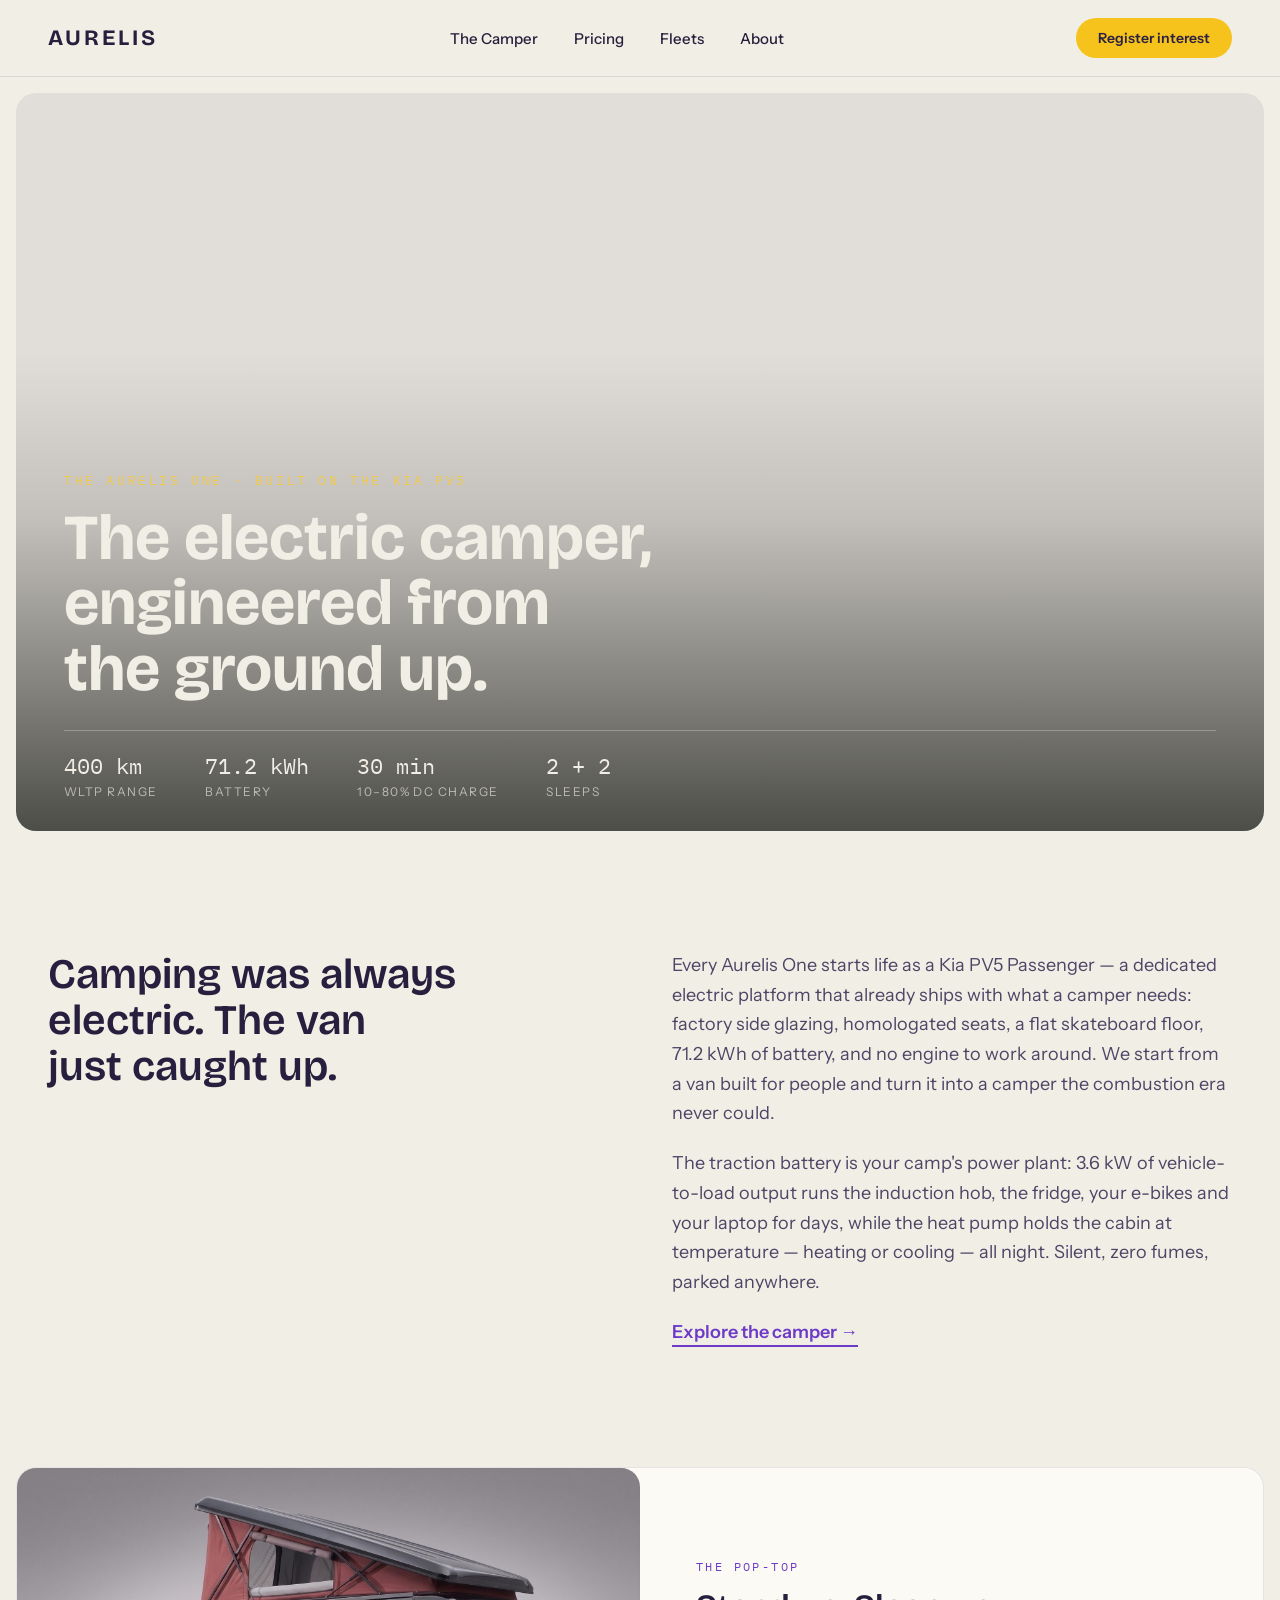
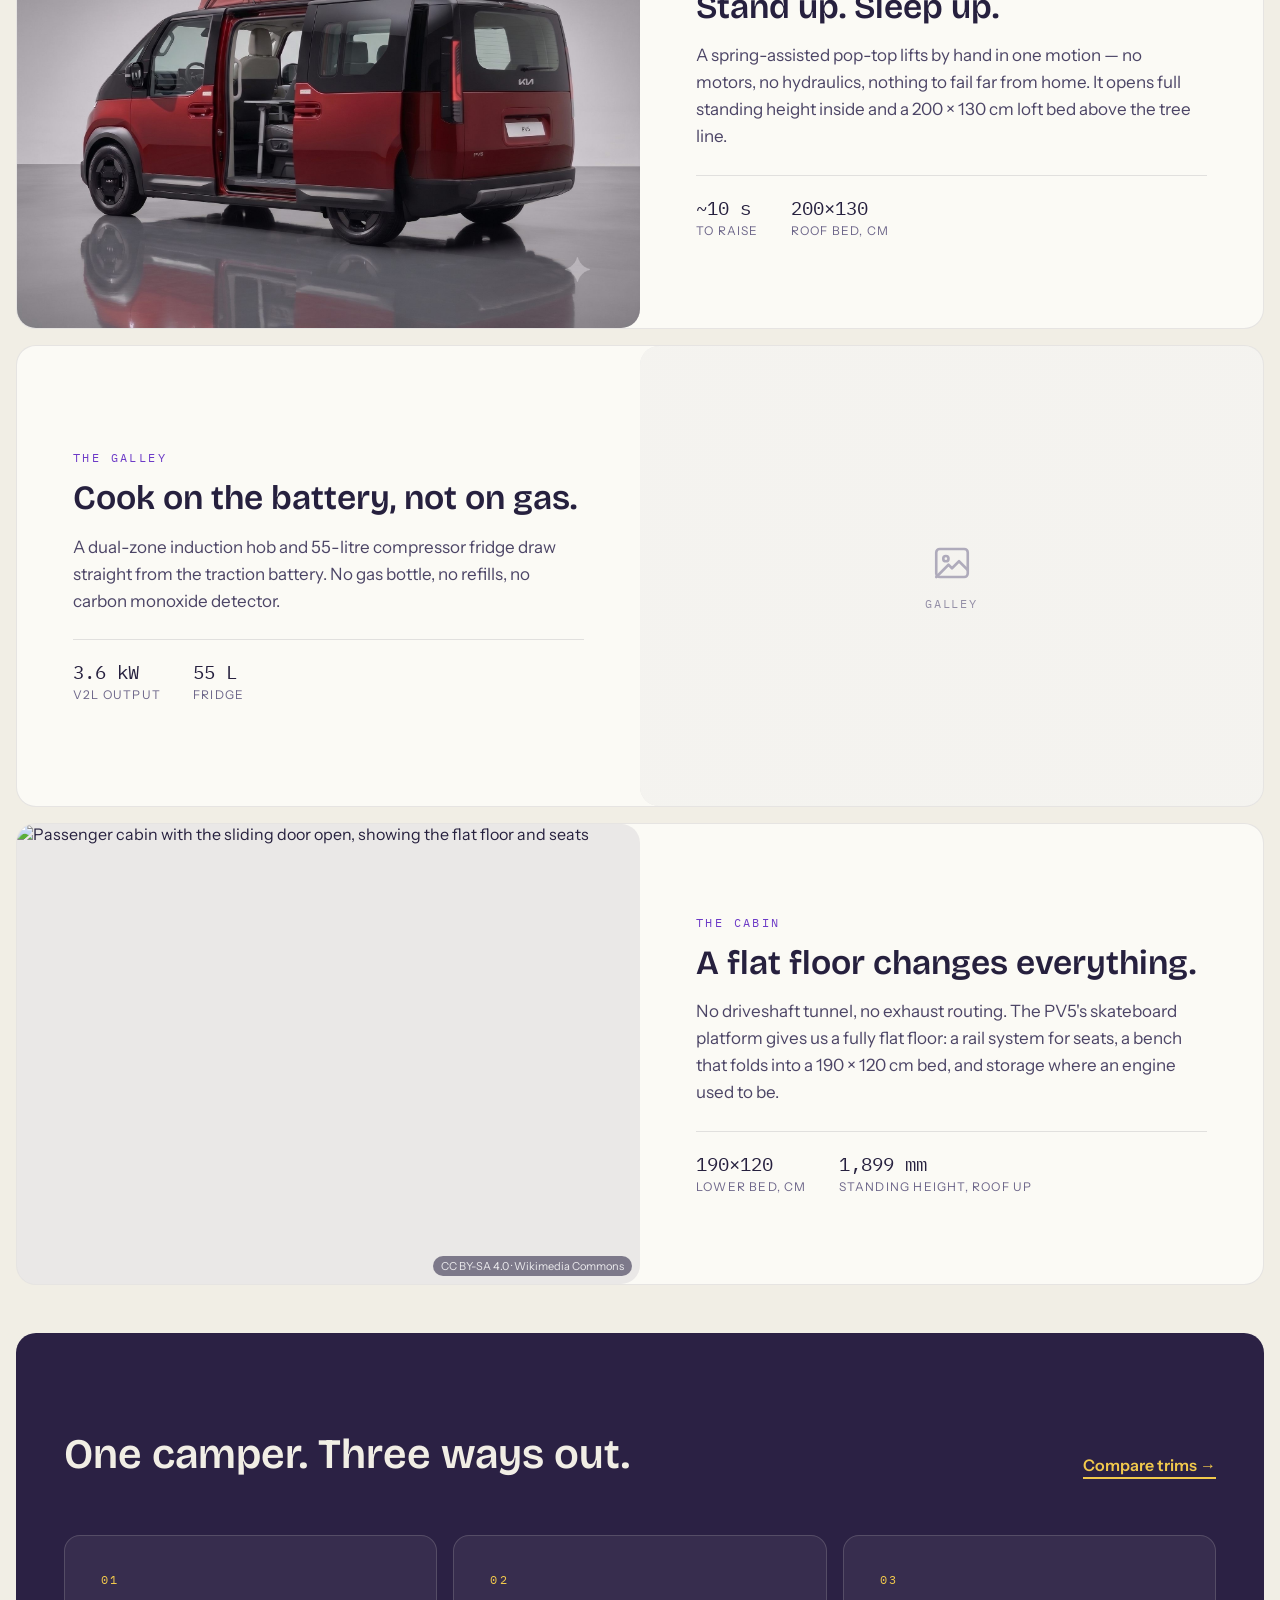
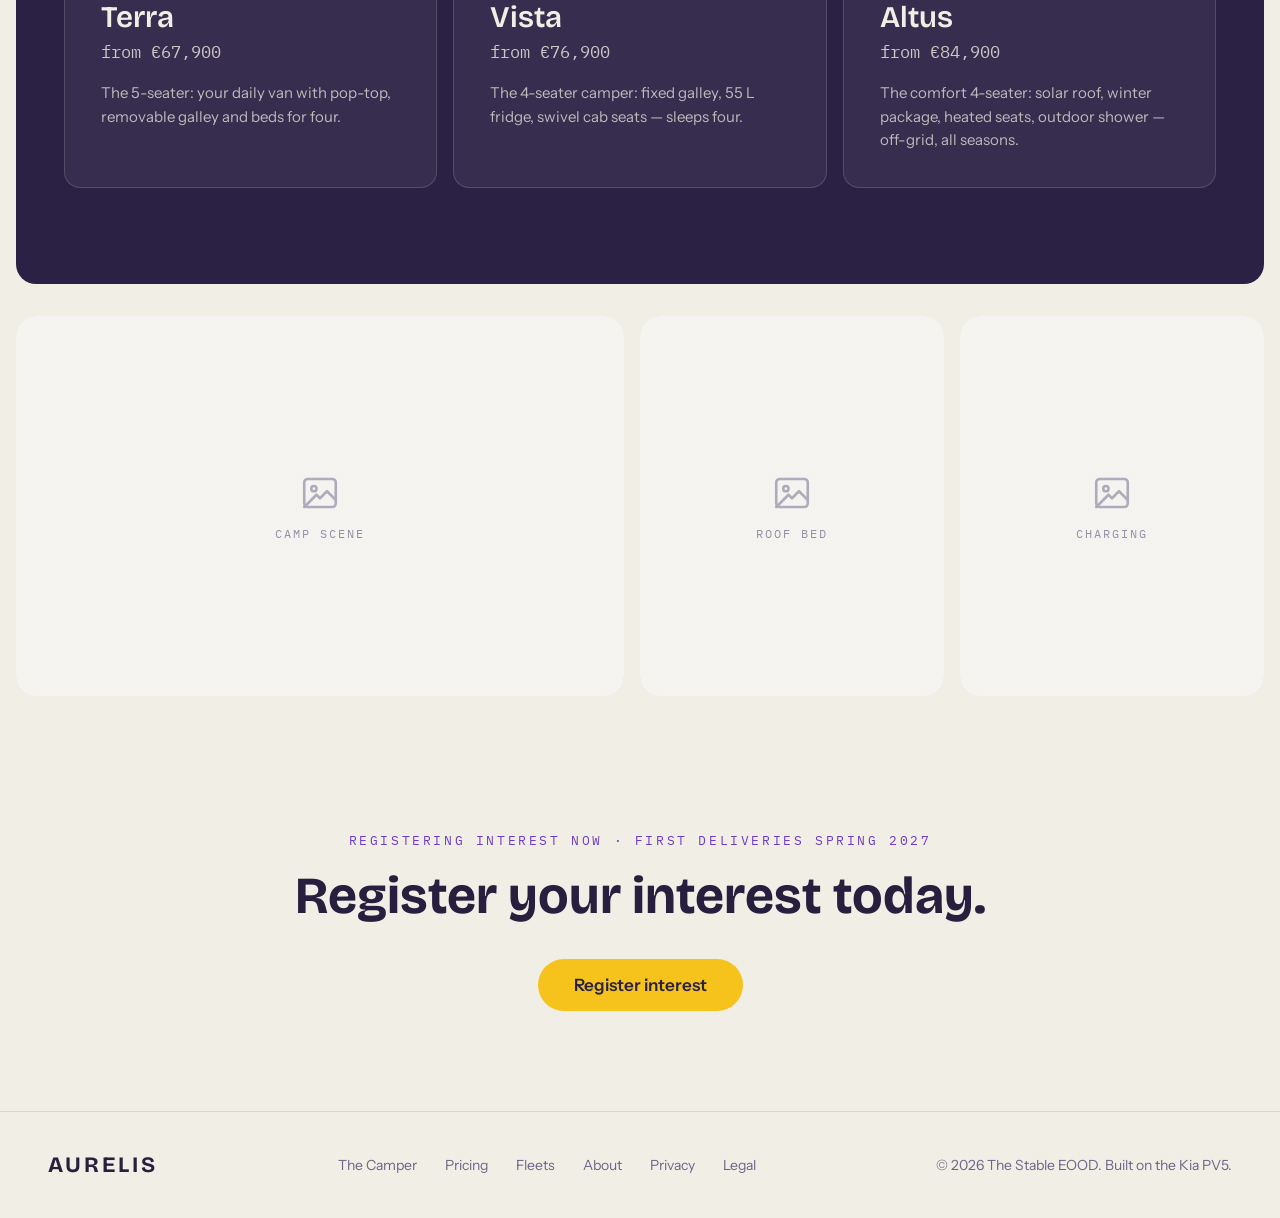
==== index.html @ 0123a2ed "Set legal entity to The Stable EOOD; add phone; drop stale JSON-LD address Co-Authored-By: Claude Op" ====
<!DOCTYPE html>
<html lang="en">
<head>
<meta charset="utf-8">
<meta name="viewport" content="width=device-width, initial-scale=1">
<title>Aurelis One — Electric Pop-Top Camper on the Kia PV5</title>
<meta name="description" content="The Aurelis One: an electric-native pop-top camper engineered from the ground up on the Kia PV5. 400 km range, all-electric galley, sleeps four.">
<link rel="canonical" href="https://aurelis.mobile/">
<meta name="theme-color" content="#26203E">
<link rel="icon" href="/favicon.svg" type="image/svg+xml">
<link rel="icon" href="/favicon-32.png" sizes="32x32" type="image/png">
<link rel="apple-touch-icon" href="/apple-touch-icon.png">
<link rel="manifest" href="/site.webmanifest">
<meta property="og:type" content="website">
<meta property="og:site_name" content="Aurelis">
<meta property="og:title" content="Aurelis One — The Electric Pop-Top Camper">
<meta property="og:description" content="An electric-native pop-top camper engineered from the ground up on the Kia PV5. 400 km range, all-electric galley, sleeps four.">
<meta property="og:url" content="https://aurelis.mobile/">
<meta property="og:image" content="https://aurelis.mobile/images/og-cover.jpg">
<meta property="og:image:width" content="1200">
<meta property="og:image:height" content="630">
<meta property="og:image:alt" content="The Aurelis One, an electric pop-top camper built on the Kia PV5">
<meta name="twitter:card" content="summary_large_image">
<meta name="twitter:title" content="Aurelis One — The Electric Pop-Top Camper">
<meta name="twitter:description" content="An electric-native pop-top camper engineered from the ground up on the Kia PV5. 400 km range, all-electric galley, sleeps four.">
<meta name="twitter:image" content="https://aurelis.mobile/images/og-cover.jpg">
<link rel="preload" href="/fonts/bricolage-grotesque-700-latin.woff2" as="font" type="font/woff2" crossorigin>
<!-- Cloudflare Web Analytics (cookieless) -->
<script defer src="https://static.cloudflareinsights.com/beacon.min.js" data-cf-beacon='{"token": "0a41dc2586ef449b9a72e82651e222d9"}'></script>
<link rel="stylesheet" href="css/style.css">
<script type="application/ld+json">
{
  "@context": "https://schema.org",
  "@graph": [
    {
      "@type": "Organization",
      "@id": "https://aurelis.mobile/#org",
      "name": "Aurelis",
      "legalName": "The Stable EOOD",
      "url": "https://aurelis.mobile/",
      "logo": "https://aurelis.mobile/icon-512.png",
      "image": "https://aurelis.mobile/images/og-cover.jpg",
      "description": "Aurelis builds electric-native pop-top campers on the Kia PV5, converted in-house in Rotterdam.",
      "foundingDate": "2023"
    },
    {
      "@type": "WebSite",
      "@id": "https://aurelis.mobile/#website",
      "url": "https://aurelis.mobile/",
      "name": "Aurelis",
      "publisher": { "@id": "https://aurelis.mobile/#org" }
    }
  ]
}
</script>
</head>
<body>
<div class="page">

  <header class="site-header">
    <a href="index.html" class="brand">AURELIS</a>
    <nav class="site-nav">
      <a href="camper.html">The Camper</a>
      <a href="pricing.html">Pricing</a>
      <a href="fleets.html">Fleets</a>
      <a href="about.html">About</a>
    </nav>
    <a href="pricing.html#enquire" class="btn-primary">Register interest</a>
  </header>

  <main>

  <section class="home-hero">
    <picture>
      <source media="(max-width: 640px)" srcset="images/hero-pv5-passenger-mobile.jpg" width="1080" height="1440">
      <img src="images/hero-pv5-passenger.jpg" alt="The Aurelis One — a Kia PV5 Passenger with its sliding door open to the living space" fetchpriority="high" decoding="async" width="2000" height="1500">
    </picture>
    <div class="home-hero-scrim"></div>
    <div class="home-hero-copy">
      <div class="eyebrow-yellow">THE AURELIS ONE · BUILT ON THE KIA PV5</div>
      <h1>The electric camper, engineered from the ground up.</h1>
    </div>
    <div class="home-hero-specs">
      <div>
        <div class="spec-value">400 km</div>
        <div class="spec-label">WLTP range</div>
      </div>
      <div>
        <div class="spec-value">71.2 kWh</div>
        <div class="spec-label">Battery</div>
      </div>
      <div>
        <div class="spec-value">30 min</div>
        <div class="spec-label">10–80% DC charge</div>
      </div>
      <div>
        <div class="spec-value">2 + 2</div>
        <div class="spec-label">Sleeps</div>
      </div>
    </div>
  </section>

  <section class="home-story">
    <h2>Camping was always electric. The van just caught up.</h2>
    <div class="home-story-text">
      <p>Every Aurelis One starts life as a Kia PV5 Passenger — a dedicated electric platform that already ships with what a camper needs: factory side glazing, homologated seats, a flat skateboard floor, 71.2 kWh of battery, and no engine to work around. We start from a van built for people and turn it into a camper the combustion era never could.</p>
      <p>The traction battery is your camp's power plant: 3.6 kW of vehicle-to-load output runs the induction hob, the fridge, your e-bikes and your laptop for days, while the heat pump holds the cabin at temperature — heating or cooling — all night. Silent, zero fumes, parked anywhere.</p>
      <a href="camper.html" class="link-arrow">Explore the camper →</a>
    </div>
  </section>

  <section class="features">
    <div class="feature-row">
      <div class="feature-media">
        <img src="images/poptop-pv5-passenger.jpg" alt="The Aurelis One with its pop-top raised and the sliding door open" loading="lazy">
      </div>
      <div class="feature-body">
        <div class="eyebrow">THE POP-TOP</div>
        <h3>Stand up. Sleep up.</h3>
        <p>A spring-assisted pop-top lifts by hand in one motion — no motors, no hydraulics, nothing to fail far from home. It opens full standing height inside and a 200 × 130 cm loft bed above the tree line.</p>
        <div class="feature-stats">
          <div>
            <div class="stat-value">~10 s</div>
            <div class="stat-label">To raise</div>
          </div>
          <div>
            <div class="stat-value">200×130</div>
            <div class="stat-label">Roof bed, cm</div>
          </div>
        </div>
      </div>
    </div>
    <div class="feature-row reverse">
      <div class="feature-media">
        <div class="img-placeholder">
          <svg class="ph-icon" viewBox="0 0 24 24" fill="none" stroke="currentColor" stroke-width="1.5" stroke-linecap="round" stroke-linejoin="round" aria-hidden="true"><rect x="3" y="4" width="18" height="16" rx="2"/><circle cx="8.5" cy="9.5" r="1.5"/><path d="M21 16l-5-5-4 4-2-2-7 7"/></svg>
          <span class="ph-label">Galley</span>
        </div>
      </div>
      <div class="feature-body">
        <div class="eyebrow">THE GALLEY</div>
        <h3>Cook on the battery, not on gas.</h3>
        <p>A dual-zone induction hob and 55-litre compressor fridge draw straight from the traction battery. No gas bottle, no refills, no carbon monoxide detector.</p>
        <div class="feature-stats">
          <div>
            <div class="stat-value">3.6 kW</div>
            <div class="stat-label">V2L output</div>
          </div>
          <div>
            <div class="stat-value">55 L</div>
            <div class="stat-label">Fridge</div>
          </div>
        </div>
      </div>
    </div>
    <div class="feature-row">
      <div class="feature-media">
        <img src="https://commons.wikimedia.org/wiki/Special:FilePath/Kia%20PV5%20Passenger%20SW1%20Soft%20Mint%20(3).jpg?width=1600" alt="Passenger cabin with the sliding door open, showing the flat floor and seats" loading="lazy">
        <a class="image-credit" href="https://commons.wikimedia.org/wiki/File:Kia_PV5_Passenger_SW1_Soft_Mint_(3).jpg" target="_blank" rel="noopener">CC BY-SA 4.0 · Wikimedia Commons</a>
      </div>
      <div class="feature-body">
        <div class="eyebrow">THE CABIN</div>
        <h3>A flat floor changes everything.</h3>
        <p>No driveshaft tunnel, no exhaust routing. The PV5's skateboard platform gives us a fully flat floor: a rail system for seats, a bench that folds into a 190 × 120 cm bed, and storage where an engine used to be.</p>
        <div class="feature-stats">
          <div>
            <div class="stat-value">190×120</div>
            <div class="stat-label">Lower bed, cm</div>
          </div>
          <div>
            <div class="stat-value">1,899 mm</div>
            <div class="stat-label">Standing height, roof up</div>
          </div>
        </div>
      </div>
    </div>
  </section>

  <section class="dark-panel trims">
    <div class="inner">
      <div class="trims-header">
        <h2>One camper. Three ways out.</h2>
        <a href="pricing.html" class="link-arrow-yellow">Compare trims →</a>
      </div>
      <div class="trims-grid">
        <a href="pricing.html" class="trim-card">
          <div class="trim-tag">01</div>
          <div class="trim-name">Terra</div>
          <div class="trim-price">from €67,900</div>
          <div class="trim-blurb">The 5-seater: your daily van with pop-top, removable galley and beds for four.</div>
        </a>
        <a href="pricing.html" class="trim-card">
          <div class="trim-tag">02</div>
          <div class="trim-name">Vista</div>
          <div class="trim-price">from €76,900</div>
          <div class="trim-blurb">The 4-seater camper: fixed galley, 55 L fridge, swivel cab seats — sleeps four.</div>
        </a>
        <a href="pricing.html" class="trim-card">
          <div class="trim-tag">03</div>
          <div class="trim-name">Altus</div>
          <div class="trim-price">from €84,900</div>
          <div class="trim-blurb">The comfort 4-seater: solar roof, winter package, heated seats, outdoor shower — off-grid, all seasons.</div>
        </a>
      </div>
    </div>
  </section>

  <section class="gallery gallery-featured">
    <div class="image-frame">
      <div class="img-placeholder">
        <svg class="ph-icon" viewBox="0 0 24 24" fill="none" stroke="currentColor" stroke-width="1.5" stroke-linecap="round" stroke-linejoin="round" aria-hidden="true"><rect x="3" y="4" width="18" height="16" rx="2"/><circle cx="8.5" cy="9.5" r="1.5"/><path d="M21 16l-5-5-4 4-2-2-7 7"/></svg>
        <span class="ph-label">Camp scene</span>
      </div>
    </div>
    <div class="image-frame">
      <div class="img-placeholder">
        <svg class="ph-icon" viewBox="0 0 24 24" fill="none" stroke="currentColor" stroke-width="1.5" stroke-linecap="round" stroke-linejoin="round" aria-hidden="true"><rect x="3" y="4" width="18" height="16" rx="2"/><circle cx="8.5" cy="9.5" r="1.5"/><path d="M21 16l-5-5-4 4-2-2-7 7"/></svg>
        <span class="ph-label">Roof bed</span>
      </div>
    </div>
    <div class="image-frame">
      <div class="img-placeholder">
        <svg class="ph-icon" viewBox="0 0 24 24" fill="none" stroke="currentColor" stroke-width="1.5" stroke-linecap="round" stroke-linejoin="round" aria-hidden="true"><rect x="3" y="4" width="18" height="16" rx="2"/><circle cx="8.5" cy="9.5" r="1.5"/><path d="M21 16l-5-5-4 4-2-2-7 7"/></svg>
        <span class="ph-label">Charging</span>
      </div>
    </div>
  </section>

  <section class="home-cta">
    <div class="eyebrow">REGISTERING INTEREST NOW · FIRST DELIVERIES SPRING 2027</div>
    <h2>Register your interest today.</h2>
    <a href="pricing.html#enquire" class="btn-primary btn-lg">Register interest</a>
  </section>

  </main>

  <footer class="site-footer">
    <div class="brand">AURELIS</div>
    <nav class="footer-nav">
      <a href="camper.html">The Camper</a>
      <a href="pricing.html">Pricing</a>
      <a href="fleets.html">Fleets</a>
      <a href="about.html">About</a>
      <a href="privacy.html">Privacy</a>
      <a href="legal.html">Legal</a>
    </nav>
    <div>© 2026 The Stable EOOD. Built on the Kia PV5.</div>
  </footer>

</div>
</body>
</html>
---- css/style.css ----
/* Aurelis camper marketing site — shared styles */

/* ---- Self-hosted fonts (latin + latin-ext) ---- */
@font-face {
  font-family: 'Bricolage Grotesque';
  font-style: normal;
  font-weight: 400;
  font-stretch: 100%;
  font-display: swap;
  src: url(/fonts/bricolage-grotesque-400-latinext.woff2) format('woff2');
  unicode-range: U+0100-02BA, U+02BD-02C5, U+02C7-02CC, U+02CE-02D7, U+02DD-02FF, U+0304, U+0308, U+0329, U+1D00-1DBF, U+1E00-1E9F, U+1EF2-1EFF, U+2020, U+20A0-20AB, U+20AD-20C0, U+2113, U+2C60-2C7F, U+A720-A7FF;
}
@font-face {
  font-family: 'Bricolage Grotesque';
  font-style: normal;
  font-weight: 400;
  font-stretch: 100%;
  font-display: swap;
  src: url(/fonts/bricolage-grotesque-400-latin.woff2) format('woff2');
  unicode-range: U+0000-00FF, U+0131, U+0152-0153, U+02BB-02BC, U+02C6, U+02DA, U+02DC, U+0304, U+0308, U+0329, U+2000-206F, U+20AC, U+2122, U+2191, U+2193, U+2212, U+2215, U+FEFF, U+FFFD;
}
@font-face {
  font-family: 'Bricolage Grotesque';
  font-style: normal;
  font-weight: 600;
  font-stretch: 100%;
  font-display: swap;
  src: url(/fonts/bricolage-grotesque-600-latinext.woff2) format('woff2');
  unicode-range: U+0100-02BA, U+02BD-02C5, U+02C7-02CC, U+02CE-02D7, U+02DD-02FF, U+0304, U+0308, U+0329, U+1D00-1DBF, U+1E00-1E9F, U+1EF2-1EFF, U+2020, U+20A0-20AB, U+20AD-20C0, U+2113, U+2C60-2C7F, U+A720-A7FF;
}
@font-face {
  font-family: 'Bricolage Grotesque';
  font-style: normal;
  font-weight: 600;
  font-stretch: 100%;
  font-display: swap;
  src: url(/fonts/bricolage-grotesque-600-latin.woff2) format('woff2');
  unicode-range: U+0000-00FF, U+0131, U+0152-0153, U+02BB-02BC, U+02C6, U+02DA, U+02DC, U+0304, U+0308, U+0329, U+2000-206F, U+20AC, U+2122, U+2191, U+2193, U+2212, U+2215, U+FEFF, U+FFFD;
}
@font-face {
  font-family: 'Bricolage Grotesque';
  font-style: normal;
  font-weight: 700;
  font-stretch: 100%;
  font-display: swap;
  src: url(/fonts/bricolage-grotesque-700-latinext.woff2) format('woff2');
  unicode-range: U+0100-02BA, U+02BD-02C5, U+02C7-02CC, U+02CE-02D7, U+02DD-02FF, U+0304, U+0308, U+0329, U+1D00-1DBF, U+1E00-1E9F, U+1EF2-1EFF, U+2020, U+20A0-20AB, U+20AD-20C0, U+2113, U+2C60-2C7F, U+A720-A7FF;
}
@font-face {
  font-family: 'Bricolage Grotesque';
  font-style: normal;
  font-weight: 700;
  font-stretch: 100%;
  font-display: swap;
  src: url(/fonts/bricolage-grotesque-700-latin.woff2) format('woff2');
  unicode-range: U+0000-00FF, U+0131, U+0152-0153, U+02BB-02BC, U+02C6, U+02DA, U+02DC, U+0304, U+0308, U+0329, U+2000-206F, U+20AC, U+2122, U+2191, U+2193, U+2212, U+2215, U+FEFF, U+FFFD;
}
@font-face {
  font-family: 'IBM Plex Mono';
  font-style: normal;
  font-weight: 400;
  font-display: swap;
  src: url(/fonts/ibm-plex-mono-400-latinext.woff2) format('woff2');
  unicode-range: U+0100-02BA, U+02BD-02C5, U+02C7-02CC, U+02CE-02D7, U+02DD-02FF, U+0304, U+0308, U+0329, U+1D00-1DBF, U+1E00-1E9F, U+1EF2-1EFF, U+2020, U+20A0-20AB, U+20AD-20C0, U+2113, U+2C60-2C7F, U+A720-A7FF;
}
@font-face {
  font-family: 'IBM Plex Mono';
  font-style: normal;
  font-weight: 400;
  font-display: swap;
  src: url(/fonts/ibm-plex-mono-400-latin.woff2) format('woff2');
  unicode-range: U+0000-00FF, U+0131, U+0152-0153, U+02BB-02BC, U+02C6, U+02DA, U+02DC, U+0304, U+0308, U+0329, U+2000-206F, U+20AC, U+2122, U+2191, U+2193, U+2212, U+2215, U+FEFF, U+FFFD;
}
@font-face {
  font-family: 'IBM Plex Mono';
  font-style: normal;
  font-weight: 500;
  font-display: swap;
  src: url(/fonts/ibm-plex-mono-500-latinext.woff2) format('woff2');
  unicode-range: U+0100-02BA, U+02BD-02C5, U+02C7-02CC, U+02CE-02D7, U+02DD-02FF, U+0304, U+0308, U+0329, U+1D00-1DBF, U+1E00-1E9F, U+1EF2-1EFF, U+2020, U+20A0-20AB, U+20AD-20C0, U+2113, U+2C60-2C7F, U+A720-A7FF;
}
@font-face {
  font-family: 'IBM Plex Mono';
  font-style: normal;
  font-weight: 500;
  font-display: swap;
  src: url(/fonts/ibm-plex-mono-500-latin.woff2) format('woff2');
  unicode-range: U+0000-00FF, U+0131, U+0152-0153, U+02BB-02BC, U+02C6, U+02DA, U+02DC, U+0304, U+0308, U+0329, U+2000-206F, U+20AC, U+2122, U+2191, U+2193, U+2212, U+2215, U+FEFF, U+FFFD;
}
@font-face {
  font-family: 'Instrument Sans';
  font-style: normal;
  font-weight: 400;
  font-stretch: 100%;
  font-display: swap;
  src: url(/fonts/instrument-sans-400-latinext.woff2) format('woff2');
  unicode-range: U+0100-02BA, U+02BD-02C5, U+02C7-02CC, U+02CE-02D7, U+02DD-02FF, U+0304, U+0308, U+0329, U+1D00-1DBF, U+1E00-1E9F, U+1EF2-1EFF, U+2020, U+20A0-20AB, U+20AD-20C0, U+2113, U+2C60-2C7F, U+A720-A7FF;
}
@font-face {
  font-family: 'Instrument Sans';
  font-style: normal;
  font-weight: 400;
  font-stretch: 100%;
  font-display: swap;
  src: url(/fonts/instrument-sans-400-latin.woff2) format('woff2');
  unicode-range: U+0000-00FF, U+0131, U+0152-0153, U+02BB-02BC, U+02C6, U+02DA, U+02DC, U+0304, U+0308, U+0329, U+2000-206F, U+20AC, U+2122, U+2191, U+2193, U+2212, U+2215, U+FEFF, U+FFFD;
}
@font-face {
  font-family: 'Instrument Sans';
  font-style: normal;
  font-weight: 500;
  font-stretch: 100%;
  font-display: swap;
  src: url(/fonts/instrument-sans-500-latinext.woff2) format('woff2');
  unicode-range: U+0100-02BA, U+02BD-02C5, U+02C7-02CC, U+02CE-02D7, U+02DD-02FF, U+0304, U+0308, U+0329, U+1D00-1DBF, U+1E00-1E9F, U+1EF2-1EFF, U+2020, U+20A0-20AB, U+20AD-20C0, U+2113, U+2C60-2C7F, U+A720-A7FF;
}
@font-face {
  font-family: 'Instrument Sans';
  font-style: normal;
  font-weight: 500;
  font-stretch: 100%;
  font-display: swap;
  src: url(/fonts/instrument-sans-500-latin.woff2) format('woff2');
  unicode-range: U+0000-00FF, U+0131, U+0152-0153, U+02BB-02BC, U+02C6, U+02DA, U+02DC, U+0304, U+0308, U+0329, U+2000-206F, U+20AC, U+2122, U+2191, U+2193, U+2212, U+2215, U+FEFF, U+FFFD;
}
@font-face {
  font-family: 'Instrument Sans';
  font-style: normal;
  font-weight: 600;
  font-stretch: 100%;
  font-display: swap;
  src: url(/fonts/instrument-sans-600-latinext.woff2) format('woff2');
  unicode-range: U+0100-02BA, U+02BD-02C5, U+02C7-02CC, U+02CE-02D7, U+02DD-02FF, U+0304, U+0308, U+0329, U+1D00-1DBF, U+1E00-1E9F, U+1EF2-1EFF, U+2020, U+20A0-20AB, U+20AD-20C0, U+2113, U+2C60-2C7F, U+A720-A7FF;
}
@font-face {
  font-family: 'Instrument Sans';
  font-style: normal;
  font-weight: 600;
  font-stretch: 100%;
  font-display: swap;
  src: url(/fonts/instrument-sans-600-latin.woff2) format('woff2');
  unicode-range: U+0000-00FF, U+0131, U+0152-0153, U+02BB-02BC, U+02C6, U+02DA, U+02DC, U+0304, U+0308, U+0329, U+2000-206F, U+20AC, U+2122, U+2191, U+2193, U+2212, U+2215, U+FEFF, U+FFFD;
}

:root {
  --bg: #F1EEE5;
  --ink: #26203E;
  --ink-soft: #4C4566;
  --ink-muted: #6C6589;
  --purple: #6D3BC7;
  --yellow: #F5C31C;
  --yellow-dark: #E3AF07;
  --yellow-soft: #F2C94C;
  --dark: #2B2144;
  --card: #FBFAF5;
  --line: rgba(38, 32, 62, 0.12);
  --line-soft: rgba(38, 32, 62, 0.1);
  --font-display: 'Bricolage Grotesque', sans-serif;
  --font-body: 'Instrument Sans', sans-serif;
  --font-mono: 'IBM Plex Mono', monospace;
}

* {
  box-sizing: border-box;
}

html,
body {
  margin: 0;
  padding: 0;
  background: var(--bg);
  color: var(--ink);
  font-family: var(--font-body);
  -webkit-font-smoothing: antialiased;
}

a {
  color: var(--ink);
  text-decoration: none;
}

a:hover {
  color: var(--purple);
}

::selection {
  background: var(--yellow);
  color: var(--dark);
}

img {
  max-width: 100%;
  display: block;
}

.page {
  min-height: 100vh;
  background: var(--bg);
}

/* ---- Header / nav ---- */

.site-header {
  position: sticky;
  top: 0;
  z-index: 50;
  display: flex;
  align-items: center;
  justify-content: space-between;
  gap: 16px;
  padding: 18px 48px;
  background: rgba(241, 238, 229, 0.88);
  -webkit-backdrop-filter: blur(12px);
  backdrop-filter: blur(12px);
  border-bottom: 1px solid var(--line);
}

.brand {
  font-family: var(--font-display);
  font-weight: 700;
  font-size: 22px;
  letter-spacing: 0.14em;
}

.site-nav {
  display: flex;
  gap: 36px;
  font-size: 15px;
  font-weight: 500;
}

.site-nav a.active {
  color: var(--purple);
}

/* ---- Buttons ---- */

.btn-primary {
  display: inline-block;
  background: var(--yellow);
  color: var(--dark);
  padding: 11px 22px;
  border-radius: 999px;
  font-size: 14px;
  font-weight: 600;
}

.btn-primary:hover {
  background: var(--yellow-dark);
  color: var(--dark);
}

.btn-primary.btn-lg {
  padding: 16px 36px;
  font-size: 17px;
}

.btn-outline {
  display: inline-block;
  border: 1.5px solid var(--ink);
  padding: 16px 36px;
  border-radius: 999px;
  font-size: 17px;
  font-weight: 600;
}

.btn-outline:hover {
  border-color: var(--purple);
  color: var(--purple);
}

/* ---- Shared blocks ---- */

.eyebrow {
  font-family: var(--font-mono);
  font-size: 13px;
  letter-spacing: 0.2em;
  color: var(--purple);
  margin-bottom: 16px;
}

.image-frame {
  min-width: 0;
  overflow: hidden;
  position: relative;
  border-radius: 16px;
  background: rgba(38, 32, 62, 0.08);
}

.image-frame img {
  width: 100%;
  height: 100%;
  object-fit: cover;
  position: absolute;
  inset: 0;
}

.image-credit {
  position: absolute;
  right: 8px;
  bottom: 8px;
  font-size: 11px;
  color: rgba(255, 255, 255, 0.85);
  background: rgba(38, 32, 62, 0.55);
  padding: 3px 8px;
  border-radius: 999px;
}

.image-credit:hover {
  color: #fff;
}

/* ---- Image placeholders (awaiting photography) ---- */
.img-placeholder {
  position: absolute;
  inset: 0;
  display: flex;
  flex-direction: column;
  align-items: center;
  justify-content: center;
  gap: 12px;
  color: var(--ink-muted);
  background:
    linear-gradient(rgba(38, 32, 62, 0.03), rgba(38, 32, 62, 0.03)),
    var(--card);
}

.img-placeholder .ph-icon {
  width: 42px;
  height: 42px;
  opacity: 0.5;
}

.img-placeholder .ph-label {
  font-family: var(--font-mono);
  font-size: 12px;
  letter-spacing: 0.16em;
  text-transform: uppercase;
  opacity: 0.7;
}

/* ---- Fleets page ---- */
.fleet-suite {
  padding: 112px 48px;
  max-width: 1280px;
  margin: 0 auto;
}

.fleet-suite h2 {
  font-family: var(--font-display);
  font-size: 42px;
  font-weight: 600;
  margin: 0 0 12px;
}

.fleet-suite .suite-intro {
  font-size: 17px;
  color: var(--ink-soft);
  margin: 0 0 56px;
  max-width: 62ch;
}

.fleet-grid {
  display: grid;
  grid-template-columns: repeat(3, 1fr);
  gap: 16px;
}

.fleet-card {
  background: var(--card);
  border: 1px solid var(--line-soft);
  border-radius: 16px;
  padding: 32px;
}

.fleet-card .fleet-icon {
  width: 30px;
  height: 30px;
  color: var(--purple);
  margin-bottom: 18px;
}

.fleet-card h3 {
  font-family: var(--font-display);
  font-size: 21px;
  font-weight: 600;
  margin: 0 0 10px;
}

.fleet-card p {
  font-size: 15px;
  line-height: 1.6;
  color: var(--ink-soft);
  margin: 0;
}

.how-fleet {
  padding: 0 48px 112px;
  max-width: 1280px;
  margin: 0 auto;
}

.how-fleet > h2 {
  font-family: var(--font-display);
  font-size: 40px;
  font-weight: 600;
  margin: 0;
}

.fleet-steps {
  display: grid;
  grid-template-columns: repeat(3, 1fr);
  gap: 32px;
  margin-top: 40px;
}

.fleet-step {
  border-top: 2px solid var(--ink);
  padding-top: 20px;
}

.fleet-step .step-n {
  font-family: var(--font-mono);
  font-size: 13px;
  color: var(--purple);
  margin-bottom: 12px;
}

.fleet-step h3 {
  font-family: var(--font-display);
  font-size: 20px;
  font-weight: 600;
  margin: 0 0 8px;
}

.fleet-step p {
  font-size: 15px;
  line-height: 1.6;
  color: var(--ink-soft);
  margin: 0;
}

.reserve-fields textarea {
  background: rgba(241, 238, 229, 0.08);
  border: 1px solid rgba(241, 238, 229, 0.2);
  border-radius: 10px;
  padding: 14px 16px;
  color: var(--bg);
  font-size: 15px;
  font-family: var(--font-body);
  outline: none;
  resize: vertical;
  min-height: 88px;
}

.reserve-fields textarea::placeholder {
  color: rgba(241, 238, 229, 0.5);
}

/* ---- Legal / privacy pages ---- */
.legal {
  max-width: 760px;
  margin: 0 auto;
  padding: 0 24px 112px;
  font-size: 16px;
  line-height: 1.7;
  color: var(--ink-soft);
}

.legal h2 {
  font-family: var(--font-display);
  font-size: 24px;
  font-weight: 600;
  color: var(--ink);
  margin: 40px 0 12px;
}

.legal p {
  margin: 0 0 16px;
}

.legal ul {
  margin: 0 0 16px;
  padding-left: 20px;
}

.legal li {
  margin-bottom: 8px;
}

.legal a {
  color: var(--purple);
  border-bottom: 1px solid rgba(109, 59, 199, 0.3);
}

.legal .updated {
  font-size: 13px;
  color: var(--ink-muted);
}

.legal .placeholder {
  background: rgba(245, 195, 28, 0.22);
  padding: 1px 6px;
  border-radius: 4px;
  font-family: var(--font-mono);
  font-size: 13px;
  color: var(--ink);
}

/* ---- 404 ---- */
.notfound {
  max-width: 720px;
  margin: 0 auto;
  padding: 128px 24px;
  text-align: center;
}

.notfound h1 {
  font-family: var(--font-display);
  font-size: 52px;
  font-weight: 700;
  line-height: 1.05;
  margin: 0 0 20px;
  text-wrap: balance;
}

.notfound p {
  font-size: 18px;
  line-height: 1.6;
  color: var(--ink-soft);
  max-width: 46ch;
  margin: 0 auto 32px;
}

.notfound .cta-actions {
  justify-content: center;
}

@media (max-width: 960px) {
  .fleet-suite {
    padding: 64px 24px;
  }

  .how-fleet {
    padding: 0 24px 64px;
  }

  .fleet-grid,
  .fleet-steps {
    grid-template-columns: 1fr;
  }
}

/* ---- Footer ---- */

.site-footer {
  border-top: 1px solid var(--line);
  padding: 40px 48px;
  display: flex;
  justify-content: space-between;
  align-items: center;
  font-size: 14px;
  color: var(--ink-muted);
  flex-wrap: wrap;
  gap: 16px;
}

.site-footer .brand {
  color: var(--ink);
}

.footer-nav {
  display: flex;
  gap: 28px;
}

.footer-nav a {
  color: var(--ink-muted);
}

.footer-nav a:hover {
  color: var(--purple);
}

/* ---- About page ---- */

.about-hero {
  padding: 96px 48px 72px;
  max-width: 1280px;
  margin: 0 auto;
}

.about-hero h1 {
  font-family: var(--font-display);
  font-size: 58px;
  font-weight: 700;
  line-height: 1.04;
  margin: 0;
  max-width: 20ch;
  text-wrap: balance;
}

.about-story {
  padding: 0 48px 96px;
  max-width: 1280px;
  margin: 0 auto;
  display: grid;
  grid-template-columns: 1fr 1fr;
  gap: 64px;
}

.about-story .image-frame {
  min-height: 480px;
}

.about-story-text {
  font-size: 17.5px;
  line-height: 1.7;
  color: var(--ink-soft);
}

.about-story-text p {
  margin: 0 0 20px;
}

.about-story-text p:last-child {
  margin-bottom: 0;
}

.principles {
  background: var(--dark);
  color: var(--bg);
  margin: 0 16px;
  border-radius: 20px;
  padding: 96px 48px;
}

.principles-inner {
  max-width: 1280px;
  margin: 0 auto;
}

.principles h2 {
  font-family: var(--font-display);
  font-size: 40px;
  font-weight: 600;
  margin: 0 0 56px;
}

.principles-grid {
  display: grid;
  grid-template-columns: repeat(3, 1fr);
  gap: 48px;
}

.principle {
  border-top: 1px solid rgba(241, 238, 229, 0.25);
  padding-top: 24px;
}

.principle-num {
  font-family: var(--font-mono);
  font-size: 13px;
  color: var(--yellow-soft);
  margin-bottom: 14px;
}

.principle h3 {
  font-family: var(--font-display);
  font-size: 23px;
  font-weight: 600;
  margin: 0 0 12px;
}

.principle p {
  font-size: 15.5px;
  line-height: 1.65;
  color: rgba(241, 238, 229, 0.75);
  margin: 0;
}

.numbers {
  padding: 112px 48px;
  max-width: 1280px;
  margin: 0 auto;
}

.numbers-grid {
  display: grid;
  grid-template-columns: repeat(4, 1fr);
  gap: 16px;
}

.number-card {
  background: var(--card);
  border: 1px solid var(--line-soft);
  border-radius: 16px;
  padding: 32px;
}

.number-value {
  font-family: var(--font-mono);
  font-size: 34px;
  margin-bottom: 8px;
  color: var(--purple);
}

.number-label {
  font-size: 14px;
  line-height: 1.5;
  color: var(--ink-soft);
}

.team {
  padding: 0 48px 112px;
  max-width: 1280px;
  margin: 0 auto;
}

.team h2 {
  font-family: var(--font-display);
  font-size: 38px;
  font-weight: 600;
  margin: 0 0 40px;
}

.team-grid {
  display: grid;
  grid-template-columns: repeat(3, 1fr);
  gap: 16px;
}

.team-member {
  min-width: 0;
}

.team-member .image-frame {
  height: 360px;
  margin-bottom: 18px;
}

.team-name {
  font-family: var(--font-display);
  font-size: 21px;
  font-weight: 600;
}

.team-role {
  font-size: 14.5px;
  color: var(--ink-muted);
  margin-top: 4px;
}

.cta {
  text-align: center;
  padding: 24px 48px 120px;
}

.cta h2 {
  font-family: var(--font-display);
  font-size: 46px;
  font-weight: 700;
  margin: 0 0 32px;
  text-wrap: balance;
}

.cta-actions {
  display: flex;
  gap: 16px;
  justify-content: center;
  flex-wrap: wrap;
}

/* ---- Responsive ---- */

@media (max-width: 960px) {
  .site-header {
    padding: 16px 24px;
    flex-wrap: wrap;
  }

  .site-nav {
    gap: 24px;
  }

  .about-hero {
    padding: 64px 24px 48px;
  }

  .about-hero h1 {
    font-size: 42px;
  }

  .about-story {
    grid-template-columns: 1fr;
    gap: 32px;
    padding: 0 24px 64px;
  }

  .about-story .image-frame {
    min-height: 320px;
  }

  .principles {
    padding: 64px 24px;
  }

  .principles-grid {
    grid-template-columns: 1fr;
    gap: 32px;
  }

  .numbers {
    padding: 64px 24px;
  }

  .numbers-grid {
    grid-template-columns: repeat(2, 1fr);
  }

  .team {
    padding: 0 24px 64px;
  }

  .team-grid {
    grid-template-columns: 1fr;
  }

  .cta {
    padding: 24px 24px 80px;
  }

  .cta h2 {
    font-size: 34px;
  }

  .site-footer {
    padding: 32px 24px;
  }
}

@media (max-width: 520px) {
  .numbers-grid {
    grid-template-columns: 1fr;
  }
}

/* ---- Shared page blocks ---- */

.page-hero {
  padding: 96px 48px 64px;
  max-width: 1280px;
  margin: 0 auto;
}

.page-hero h1 {
  font-family: var(--font-display);
  font-size: 58px;
  font-weight: 700;
  line-height: 1.04;
  margin: 0;
  text-wrap: balance;
}

.page-hero .lede {
  font-size: 19px;
  line-height: 1.6;
  color: var(--ink-soft);
  max-width: 60ch;
  margin: 24px 0 0;
}

.eyebrow-yellow {
  font-family: var(--font-mono);
  font-size: 13px;
  letter-spacing: 0.2em;
  color: var(--yellow-soft);
  margin-bottom: 16px;
}

.card {
  background: var(--card);
  border: 1px solid var(--line-soft);
  border-radius: 16px;
  overflow: hidden;
}

.dark-panel {
  background: var(--dark);
  color: var(--bg);
  margin: 0 16px;
  border-radius: 20px;
  padding: 96px 48px;
}

.dark-panel .inner {
  max-width: 1280px;
  margin: 0 auto;
}

.link-arrow {
  font-weight: 600;
  color: var(--purple);
  border-bottom: 2px solid var(--purple);
  padding-bottom: 2px;
}

.link-arrow-yellow {
  color: var(--yellow-soft);
  font-weight: 600;
  border-bottom: 2px solid var(--yellow-soft);
  padding-bottom: 2px;
}

.link-arrow-yellow:hover {
  color: var(--bg);
}

.list-dash {
  margin: 0;
  padding: 0;
  list-style: none;
  display: grid;
  gap: 10px;
}

.list-dash li {
  display: flex;
  gap: 10px;
  font-size: 15px;
  line-height: 1.5;
  color: var(--ink-soft);
}

.list-dash li::before {
  content: "—";
  color: var(--purple);
}

/* ---- Home page ---- */

.home-hero {
  min-width: 0;
  position: relative;
  height: 82vh;
  min-height: 560px;
  margin: 16px 16px 0;
  border-radius: 20px;
  overflow: hidden;
  background: rgba(38, 32, 62, 0.08);
}

.home-hero img {
  width: 100%;
  height: 100%;
  object-fit: cover;
  position: absolute;
  inset: 0;
}

.home-hero-scrim {
  position: absolute;
  inset: 0;
  background: linear-gradient(to top, rgba(20, 22, 16, 0.72) 0%, rgba(20, 22, 16, 0.15) 42%, transparent 65%);
  pointer-events: none;
}

.home-hero-copy {
  position: absolute;
  left: 48px;
  right: 48px;
  bottom: 130px;
  max-width: 760px;
  pointer-events: none;
}

.home-hero-copy .eyebrow-yellow {
  margin-bottom: 16px;
}

.home-hero-copy h1 {
  font-family: var(--font-display);
  font-size: 64px;
  line-height: 1.02;
  font-weight: 700;
  color: var(--bg);
  margin: 0;
  text-wrap: balance;
}

.home-hero-specs {
  position: absolute;
  left: 48px;
  right: 48px;
  bottom: 32px;
  display: flex;
  gap: 48px;
  border-top: 1px solid rgba(241, 238, 229, 0.3);
  padding-top: 20px;
  pointer-events: none;
}

.home-hero-specs .spec-value {
  font-family: var(--font-mono);
  font-size: 22px;
  color: var(--bg);
}

.home-hero-specs .spec-label {
  font-size: 12px;
  letter-spacing: 0.12em;
  color: rgba(241, 238, 229, 0.65);
  text-transform: uppercase;
  margin-top: 4px;
}

.home-story {
  display: grid;
  grid-template-columns: 1fr 1fr;
  gap: 64px;
  padding: 120px 48px;
  max-width: 1280px;
  margin: 0 auto;
  align-items: start;
}

.home-story h2 {
  font-family: var(--font-display);
  font-size: 42px;
  line-height: 1.1;
  font-weight: 600;
  margin: 0;
  text-wrap: balance;
}

.home-story-text {
  font-size: 18px;
  line-height: 1.65;
  color: var(--ink-soft);
}

.home-story-text p {
  margin: 0 0 20px;
}

.features {
  padding: 0 16px 32px;
  display: grid;
  gap: 16px;
}

.feature-row {
  display: grid;
  grid-template-columns: 1fr 1fr;
  align-items: stretch;
  background: var(--card);
  border: 1px solid var(--line-soft);
  border-radius: 20px;
}

.feature-row.reverse .feature-media {
  order: 2;
}

.feature-media {
  min-width: 0;
  overflow: hidden;
  position: relative;
  min-height: 460px;
  border-radius: 19px;
  background: rgba(38, 32, 62, 0.08);
}

.feature-media img {
  width: 100%;
  height: 100%;
  object-fit: cover;
  position: absolute;
  inset: 0;
}

.feature-body {
  padding: 48px 56px;
  display: flex;
  flex-direction: column;
  justify-content: center;
  min-height: 0;
}

.feature-body .eyebrow {
  font-size: 12px;
  margin-bottom: 14px;
}

.feature-body h3 {
  font-family: var(--font-display);
  font-size: 34px;
  font-weight: 600;
  line-height: 1.12;
  margin: 0 0 16px;
  text-wrap: balance;
}

.feature-body > p {
  font-size: 17px;
  line-height: 1.6;
  color: var(--ink-soft);
  margin: 0 0 24px;
  max-width: 46ch;
}

.feature-stats {
  display: flex;
  gap: 32px;
  border-top: 1px solid var(--line);
  padding-top: 20px;
}

.feature-stats .stat-value {
  font-family: var(--font-mono);
  font-size: 19px;
}

.feature-stats .stat-label {
  font-size: 12px;
  letter-spacing: 0.1em;
  text-transform: uppercase;
  color: var(--ink-muted);
  margin-top: 3px;
}

.trims {
  margin: 16px;
}

.trims-header {
  display: flex;
  justify-content: space-between;
  align-items: end;
  margin-bottom: 56px;
  gap: 24px;
  flex-wrap: wrap;
}

.trims-header h2 {
  font-family: var(--font-display);
  font-size: 42px;
  font-weight: 600;
  margin: 0;
}

.trims-grid {
  display: grid;
  grid-template-columns: repeat(3, 1fr);
  gap: 16px;
}

.trim-card {
  display: block;
  background: rgba(241, 238, 229, 0.06);
  border: 1px solid rgba(241, 238, 229, 0.16);
  border-radius: 16px;
  padding: 36px;
  color: var(--bg);
}

.trim-card:hover {
  background: rgba(241, 238, 229, 0.12);
  color: var(--bg);
}

.trim-card .trim-tag {
  font-family: var(--font-mono);
  font-size: 12px;
  letter-spacing: 0.2em;
  color: var(--yellow-soft);
}

.trim-card .trim-name {
  font-family: var(--font-display);
  font-size: 30px;
  font-weight: 600;
  margin: 12px 0 6px;
}

.trim-card .trim-price {
  font-family: var(--font-mono);
  font-size: 17px;
  color: rgba(241, 238, 229, 0.8);
  margin-bottom: 18px;
}

.trim-card .trim-blurb {
  font-size: 15px;
  line-height: 1.55;
  color: rgba(241, 238, 229, 0.72);
}

.gallery {
  padding: 16px;
  display: grid;
  gap: 16px;
}

.gallery-featured {
  grid-template-columns: 2fr 1fr 1fr;
}

.gallery-featured .image-frame {
  height: 380px;
  border-radius: 20px;
}

.gallery-equal {
  grid-template-columns: 1fr 1fr 1fr;
  padding: 0 16px;
}

.gallery-equal .image-frame {
  height: 340px;
  border-radius: 20px;
}

.home-cta {
  text-align: center;
  padding: 120px 48px 100px;
}

.home-cta h2 {
  font-family: var(--font-display);
  font-size: 52px;
  font-weight: 700;
  margin: 0 0 32px;
  text-wrap: balance;
}

/* ---- Camper page ---- */

.camper-profile {
  padding: 0 16px;
}

.camper-profile .image-frame {
  height: 520px;
  border-radius: 20px;
}

.zones {
  padding: 112px 48px;
  max-width: 1280px;
  margin: 0 auto;
}

.zones h2 {
  font-family: var(--font-display);
  font-size: 42px;
  font-weight: 600;
  margin: 0 0 12px;
}

.zones .zones-intro {
  font-size: 17px;
  color: var(--ink-soft);
  margin: 0 0 56px;
  max-width: 60ch;
}

.zones-grid {
  display: grid;
  grid-template-columns: repeat(2, 1fr);
  gap: 16px;
}

.zone-card .image-frame {
  height: 280px;
  border-radius: 0;
}

.zone-card .zone-body {
  padding: 32px;
}

.zone-card .zone-head {
  display: flex;
  align-items: baseline;
  gap: 14px;
  margin-bottom: 10px;
}

.zone-card .zone-num {
  font-family: var(--font-mono);
  font-size: 13px;
  color: var(--purple);
}

.zone-card h3 {
  font-family: var(--font-display);
  font-size: 24px;
  font-weight: 600;
  margin: 0;
}

.zone-card p {
  font-size: 15.5px;
  line-height: 1.6;
  color: var(--ink-soft);
  margin: 0;
}

.deep-dive {
  display: grid;
  grid-template-columns: 1fr 1fr;
  gap: 64px;
  align-items: center;
}

.deep-dive h2 {
  font-family: var(--font-display);
  font-size: 40px;
  font-weight: 600;
  line-height: 1.1;
  margin: 0 0 18px;
  text-wrap: balance;
}

.deep-dive .deep-body {
  font-size: 17px;
  line-height: 1.65;
  color: rgba(241, 238, 229, 0.78);
  margin: 0 0 32px;
}

.deep-dive .eyebrow-yellow {
  font-size: 12px;
  margin-bottom: 14px;
}

.deep-stats {
  display: grid;
  grid-template-columns: 1fr 1fr;
  gap: 24px 32px;
}

.deep-stats > div {
  border-top: 1px solid rgba(241, 238, 229, 0.2);
  padding-top: 14px;
}

.deep-stats .stat-value {
  font-family: var(--font-mono);
  font-size: 20px;
}

.deep-stats .stat-label {
  font-size: 12px;
  letter-spacing: 0.1em;
  text-transform: uppercase;
  color: rgba(241, 238, 229, 0.6);
  margin-top: 4px;
}

.deep-dive .image-frame {
  height: 520px;
}

.duo {
  padding: 112px 48px;
  max-width: 1280px;
  margin: 0 auto;
}

.duo-grid {
  display: grid;
  grid-template-columns: 1fr 1fr;
  gap: 16px;
}

.duo-card .image-frame {
  height: 320px;
  border-radius: 0;
}

.duo-card .duo-body {
  padding: 36px;
}

.duo-card .eyebrow {
  font-size: 12px;
  margin-bottom: 12px;
}

.duo-card h3 {
  font-family: var(--font-display);
  font-size: 28px;
  font-weight: 600;
  margin: 0 0 12px;
}

.duo-card .duo-text {
  font-size: 16px;
  line-height: 1.6;
  color: var(--ink-soft);
  margin: 0 0 20px;
}

.specs {
  padding: 0 48px 112px;
  max-width: 1280px;
  margin: 0 auto;
}

.specs h2 {
  font-family: var(--font-display);
  font-size: 42px;
  font-weight: 600;
  margin: 0 0 48px;
}

.specs-grid {
  display: grid;
  grid-template-columns: repeat(3, 1fr);
  gap: 48px;
}

.spec-group-title {
  font-family: var(--font-mono);
  font-size: 12px;
  letter-spacing: 0.2em;
  color: var(--purple);
  border-bottom: 1px solid rgba(38, 32, 62, 0.2);
  padding-bottom: 12px;
  margin-bottom: 4px;
}

.spec-row {
  display: flex;
  justify-content: space-between;
  gap: 16px;
  padding: 13px 0;
  border-bottom: 1px solid rgba(38, 32, 62, 0.08);
  font-size: 15px;
}

.spec-row .spec-key {
  color: var(--ink-soft);
}

.spec-row .spec-val {
  font-family: var(--font-mono);
  text-align: right;
}

.specs-note {
  font-size: 13px;
  color: var(--ink-muted);
  margin-top: 32px;
}

.camper-cta {
  text-align: center;
  padding: 120px 48px 100px;
}

.camper-cta h2 {
  font-family: var(--font-display);
  font-size: 48px;
  font-weight: 700;
  margin: 0 0 16px;
  text-wrap: balance;
}

.camper-cta .cta-sub {
  font-size: 17px;
  color: var(--ink-soft);
  margin: 0 0 32px;
}

/* ---- Pricing page ---- */

.pricing-hero {
  text-align: center;
}

.pricing-hero h1 {
  max-width: 18ch;
  margin: 0 auto;
}

.pricing-hero .lede {
  font-size: 18px;
  max-width: 56ch;
  margin: 20px auto 0;
}

.price-grid {
  padding: 0 16px;
  display: grid;
  grid-template-columns: repeat(3, 1fr);
  gap: 16px;
  max-width: 1360px;
  margin: 0 auto;
}

.price-card {
  background: var(--card);
  color: var(--ink);
  border: 1px solid var(--line);
  border-radius: 20px;
  padding: 40px;
  display: flex;
  flex-direction: column;
}

.price-card .price-head {
  display: flex;
  justify-content: space-between;
  align-items: center;
  margin-bottom: 20px;
}

.price-card .trim-tag {
  font-family: var(--font-mono);
  font-size: 12px;
  letter-spacing: 0.2em;
  color: var(--purple);
}

.price-card .badge {
  font-size: 12px;
  font-weight: 600;
  letter-spacing: 0.06em;
  background: var(--yellow);
  color: var(--dark);
  padding: 5px 12px;
  border-radius: 999px;
}

.price-card h2 {
  font-family: var(--font-display);
  font-size: 34px;
  font-weight: 600;
  margin: 0 0 4px;
}

.price-card .tagline {
  font-size: 15px;
  color: var(--ink-soft);
  margin-bottom: 20px;
}

.price-card .price {
  font-family: var(--font-mono);
  font-size: 30px;
  margin-bottom: 26px;
}

.price-card .list-dash {
  margin-bottom: 32px;
  gap: 11px;
  flex: 1;
}

.price-card .btn-trim {
  display: block;
  text-align: center;
  background: var(--ink);
  color: var(--bg);
  padding: 14px;
  border-radius: 999px;
  font-size: 15px;
  font-weight: 600;
}

.price-card .btn-trim:hover {
  opacity: 0.85;
  color: var(--bg);
}

.price-card.dark {
  background: var(--dark);
  color: var(--bg);
}

.price-card.dark .trim-tag {
  color: var(--yellow-soft);
}

.price-card.dark .tagline,
.price-card.dark .list-dash li {
  color: rgba(241, 238, 229, 0.78);
}

.price-card.dark .list-dash li::before {
  color: var(--yellow-soft);
}

.price-card.dark .btn-trim {
  background: var(--yellow);
  color: var(--dark);
}

.price-card.dark .btn-trim:hover {
  color: var(--dark);
}

.compare {
  padding: 112px 48px;
  max-width: 1100px;
  margin: 0 auto;
}

.compare h2 {
  font-family: var(--font-display);
  font-size: 38px;
  font-weight: 600;
  margin: 0 0 40px;
}

.compare-scroll {
  overflow-x: auto;
}

.compare-table {
  display: grid;
  grid-template-columns: 2.2fr 1fr 1fr 1fr;
  font-size: 15px;
  min-width: 640px;
}

.compare-table .col-head {
  padding: 14px 0;
  border-bottom: 2px solid var(--ink);
  font-family: var(--font-display);
  font-weight: 600;
  text-align: center;
}

.compare-table .col-head.featured {
  color: var(--purple);
}

.compare-table .row-key {
  padding: 13px 0;
  border-bottom: 1px solid var(--line-soft);
  color: var(--ink-soft);
}

.compare-table .row-val {
  padding: 13px 0;
  border-bottom: 1px solid var(--line-soft);
  text-align: center;
  font-family: var(--font-mono);
  font-size: 14px;
}

.compare-table .row-val.featured {
  background: rgba(109, 59, 199, 0.06);
}

.reserve {
  scroll-margin-top: 90px;
}

.reserve-grid {
  max-width: 1100px;
  margin: 0 auto;
  display: grid;
  grid-template-columns: 1.1fr 1fr;
  gap: 64px;
  align-items: center;
}

.reserve-grid h2 {
  font-family: var(--font-display);
  font-size: 42px;
  font-weight: 600;
  line-height: 1.08;
  margin: 0 0 18px;
  text-wrap: balance;
}

.reserve-grid .reserve-body {
  font-size: 17px;
  line-height: 1.65;
  color: rgba(241, 238, 229, 0.78);
  margin: 0 0 28px;
}

.reserve-steps {
  display: grid;
  gap: 14px;
}

.reserve-steps .step {
  display: flex;
  gap: 16px;
  align-items: baseline;
}

.reserve-steps .step-num {
  font-family: var(--font-mono);
  font-size: 13px;
  color: var(--yellow-soft);
}

.reserve-steps .step-text {
  font-size: 15.5px;
  color: rgba(241, 238, 229, 0.85);
}

.reserve-box {
  background: rgba(241, 238, 229, 0.06);
  border: 1px solid rgba(241, 238, 229, 0.16);
  border-radius: 16px;
  padding: 36px;
}

.reserve-box .eyebrow-yellow {
  font-size: 12px;
  margin-bottom: 20px;
}

.reserve-fields {
  display: grid;
  gap: 14px;
  margin-bottom: 20px;
}

.reserve-fields input,
.reserve-fields select {
  background: rgba(241, 238, 229, 0.08);
  border: 1px solid rgba(241, 238, 229, 0.2);
  border-radius: 10px;
  padding: 14px 16px;
  color: var(--bg);
  font-size: 15px;
  font-family: var(--font-body);
  outline: none;
}

.reserve-fields input::placeholder {
  color: rgba(241, 238, 229, 0.5);
}

.reserve-fields select option {
  color: var(--ink);
  background: var(--bg);
}

.reserve-box .btn-submit {
  width: 100%;
  background: var(--yellow);
  color: var(--dark);
  border: none;
  padding: 15px;
  border-radius: 999px;
  font-size: 16px;
  font-weight: 600;
  font-family: var(--font-body);
  cursor: pointer;
}

.reserve-box .btn-submit:hover {
  background: var(--yellow-dark);
}

.reserve-box .fine-print {
  font-size: 12.5px;
  color: rgba(241, 238, 229, 0.55);
  margin-top: 14px;
  text-align: center;
}

.reserve-confirmation {
  text-align: center;
  padding: 24px 0;
}

.reserve-confirmation .confirm-title {
  font-family: var(--font-display);
  font-size: 26px;
  font-weight: 600;
  margin-bottom: 10px;
}

.reserve-confirmation .confirm-body {
  font-size: 15px;
  color: rgba(241, 238, 229, 0.75);
  line-height: 1.6;
}

.faq {
  padding: 112px 48px;
  max-width: 820px;
  margin: 0 auto;
}

.faq h2 {
  font-family: var(--font-display);
  font-size: 38px;
  font-weight: 600;
  margin: 0 0 40px;
}

.faq details {
  border-bottom: 1px solid var(--line);
  padding: 6px 0;
}

.faq summary {
  font-size: 17px;
  font-weight: 600;
  padding: 16px 0;
  cursor: pointer;
  list-style: none;
}

.faq summary::-webkit-details-marker {
  display: none;
}

.faq details p {
  font-size: 16px;
  line-height: 1.65;
  color: var(--ink-soft);
  margin: 0 0 20px;
  max-width: 65ch;
}

/* ---- Responsive (new pages) ---- */

@media (max-width: 960px) {
  .page-hero {
    padding: 64px 24px 40px;
  }

  .page-hero h1 {
    font-size: 42px;
  }

  .dark-panel {
    padding: 64px 24px;
  }

  .home-hero {
    min-height: 660px;
  }

  .home-hero-copy {
    left: 24px;
    right: 24px;
    bottom: 210px;
  }

  .home-hero-copy h1 {
    font-size: 34px;
  }

  .home-hero-specs {
    left: 24px;
    right: 24px;
    display: grid;
    grid-template-columns: 1fr 1fr;
    gap: 16px 24px;
  }

  .home-story {
    grid-template-columns: 1fr;
    gap: 28px;
    padding: 64px 24px;
  }

  .feature-row,
  .feature-row.reverse {
    grid-template-columns: 1fr;
  }

  .feature-row.reverse .feature-media {
    order: 0;
  }

  .feature-media {
    min-height: 300px;
  }

  .feature-body {
    padding: 32px 28px;
  }

  .trims-grid,
  .gallery-featured,
  .gallery-equal,
  .specs-grid,
  .price-grid {
    grid-template-columns: 1fr;
  }

  .zones-grid,
  .duo-grid,
  .deep-dive,
  .reserve-grid {
    grid-template-columns: 1fr;
  }

  .deep-dive,
  .reserve-grid {
    gap: 40px;
  }

  .deep-dive .image-frame,
  .camper-profile .image-frame {
    height: 340px;
  }

  .zones,
  .duo,
  .compare,
  .faq {
    padding-left: 24px;
    padding-right: 24px;
  }

  .zones,
  .duo {
    padding-top: 64px;
    padding-bottom: 64px;
  }

  .specs {
    padding: 0 24px 64px;
  }

  .home-cta,
  .camper-cta {
    padding: 64px 24px;
  }

  .home-cta h2 {
    font-size: 36px;
  }

  .camper-cta h2 {
    font-size: 34px;
  }
}
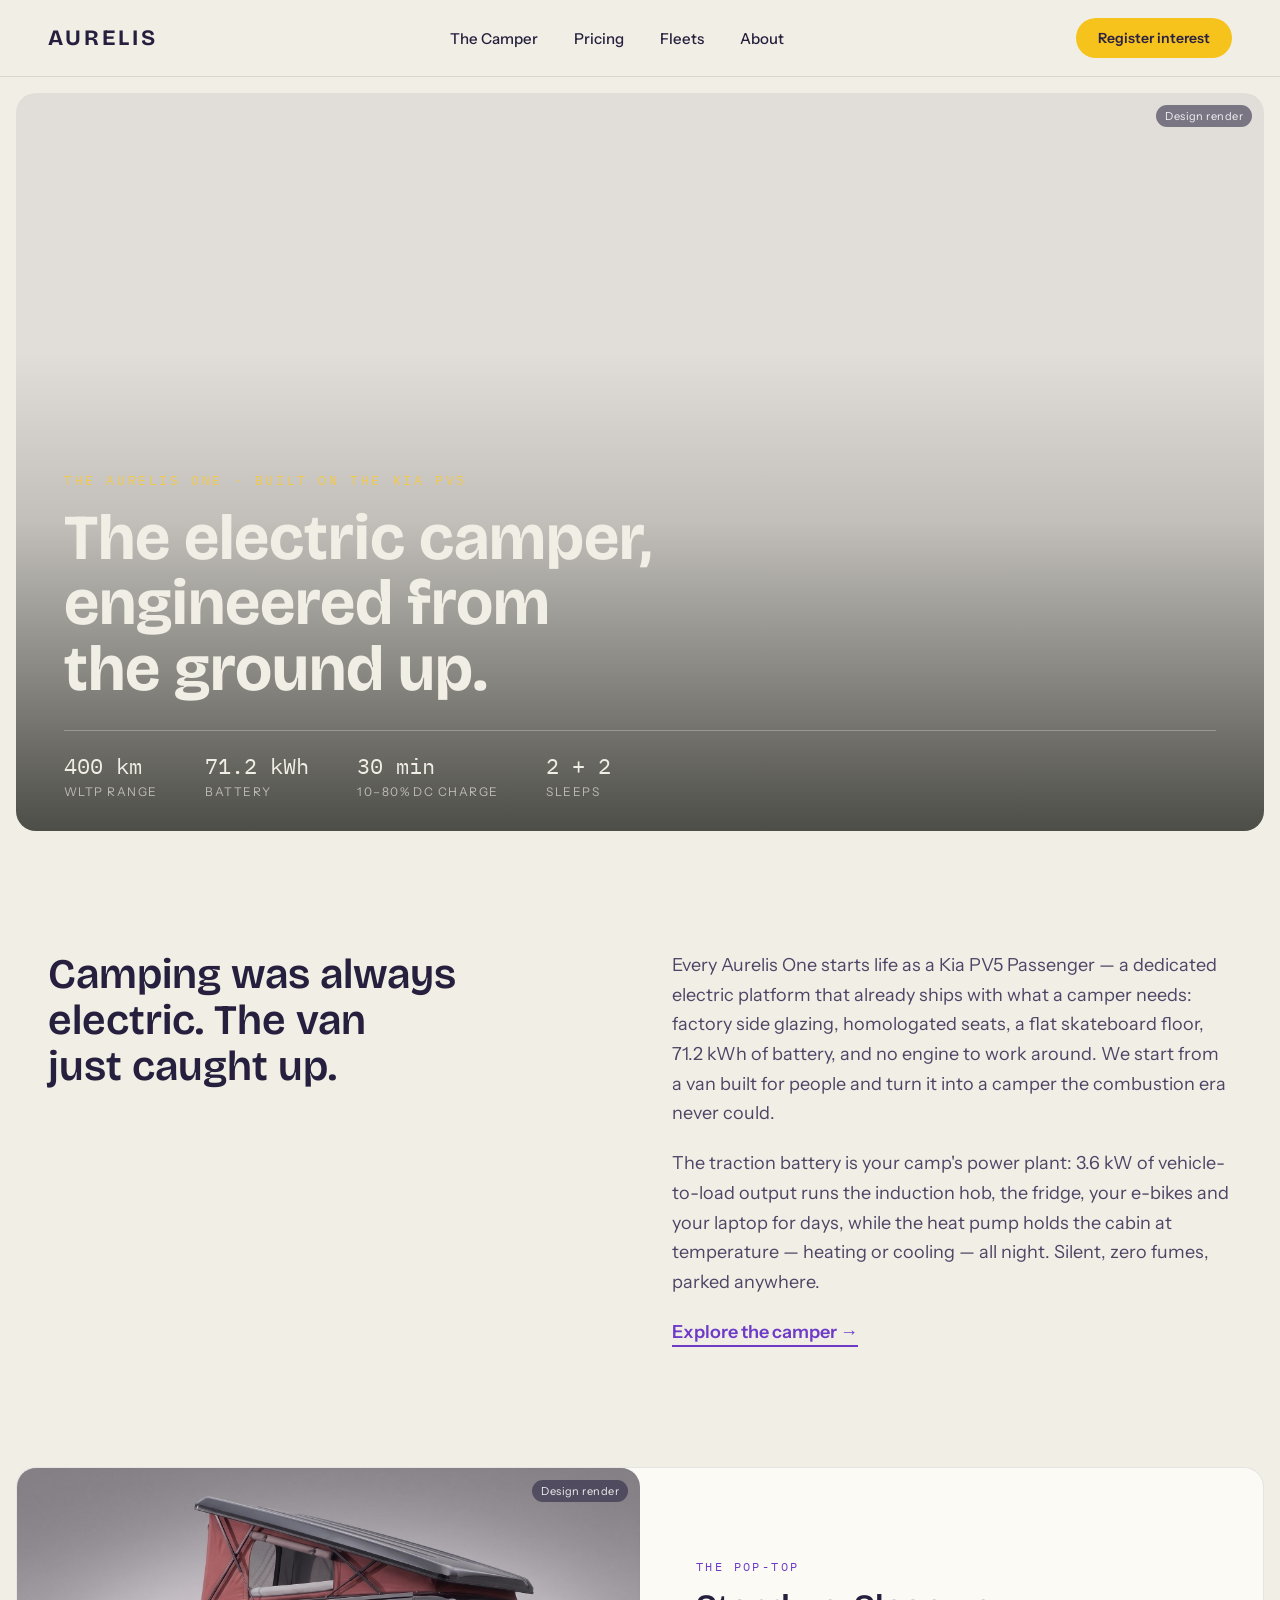
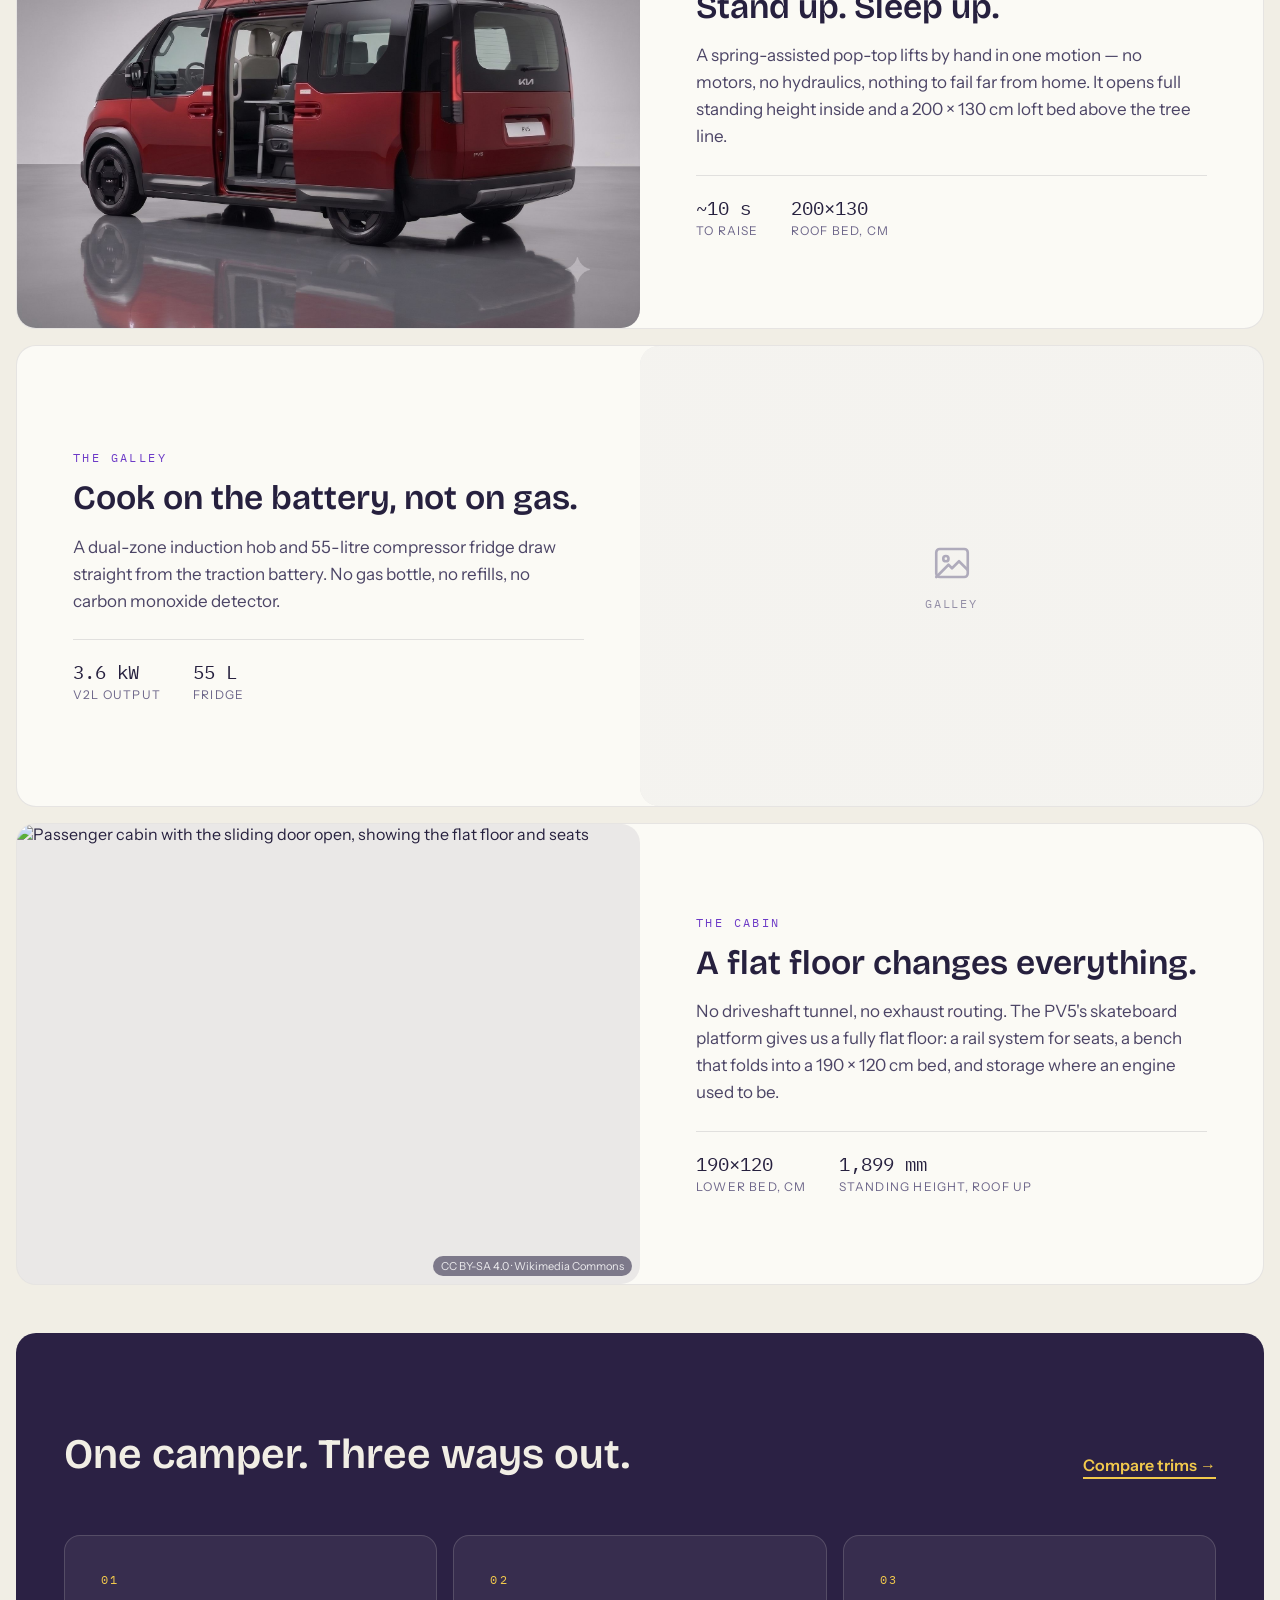
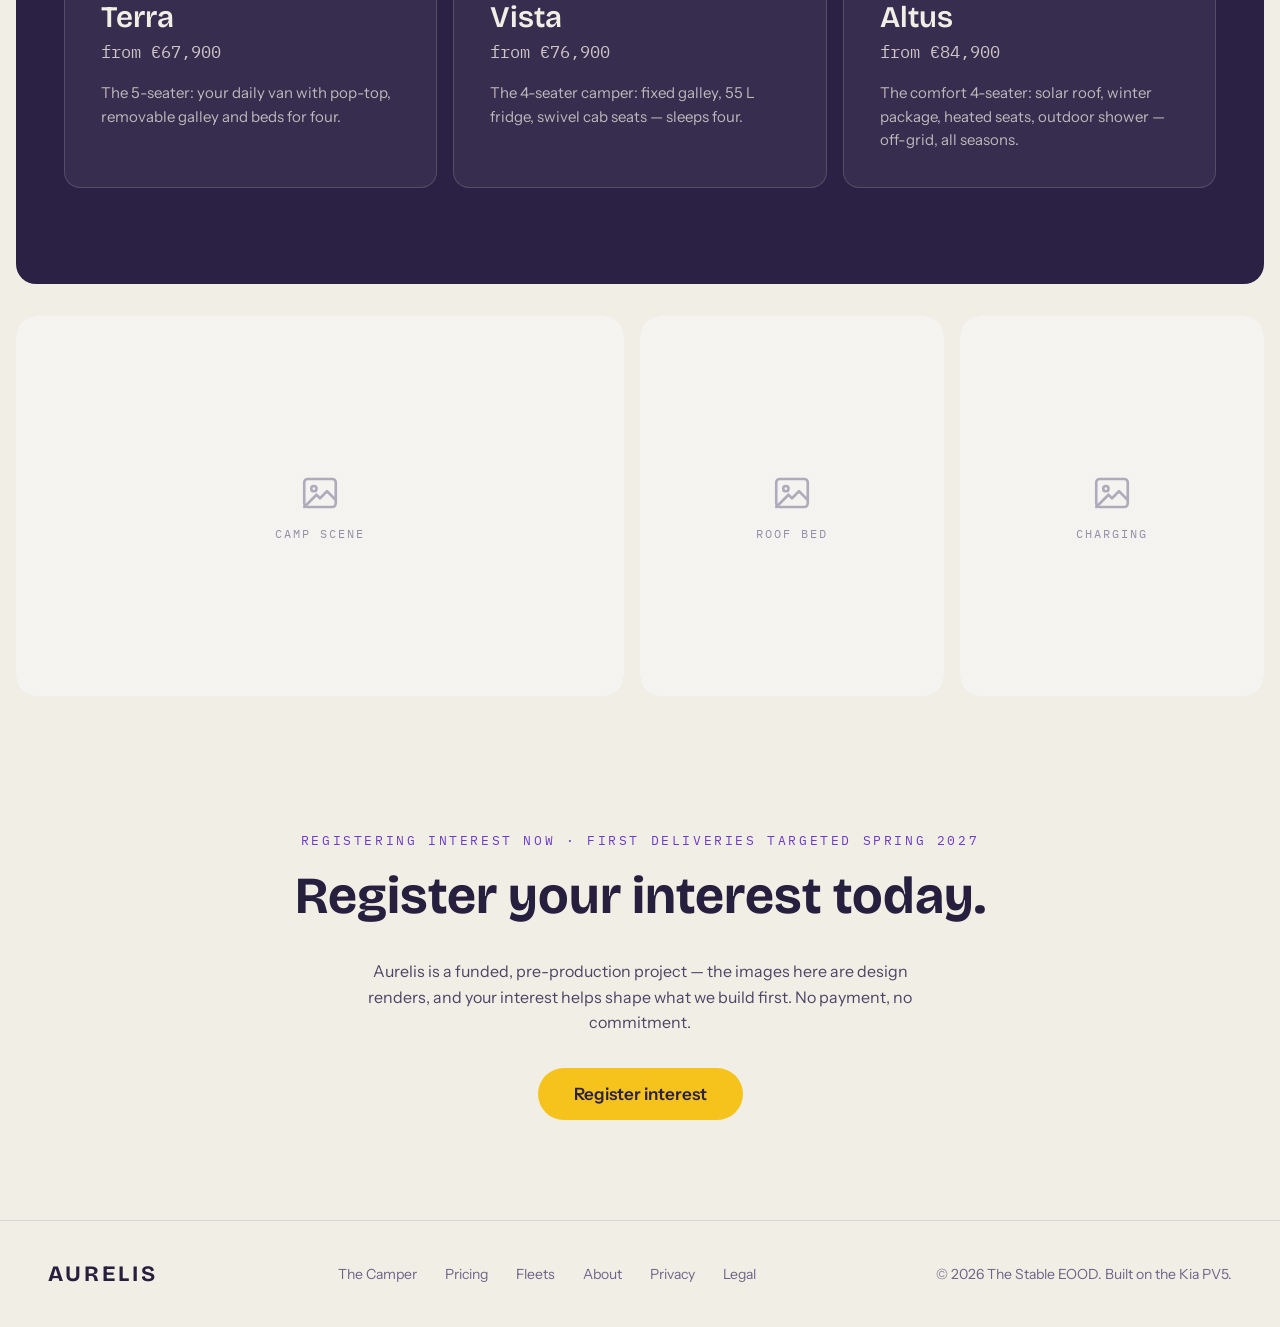
==== commit ff72240c: "Make the site honest about its pre-production stage Aligns the site with reality (funded, founder-le" ====
--- a/index.html
+++ b/index.html
@@ -40,7 +40,7 @@
       "url": "https://aurelis.mobile/",
       "logo": "https://aurelis.mobile/icon-512.png",
       "image": "https://aurelis.mobile/images/og-cover.jpg",
-      "description": "Aurelis builds electric-native pop-top campers on the Kia PV5, converted in-house in Rotterdam.",
+      "description": "Aurelis builds electric-native pop-top campers on the Kia PV5, converted in-house in Sofia.",
       "foundingDate": "2023"
     },
     {
@@ -75,6 +75,7 @@
       <source media="(max-width: 640px)" srcset="images/hero-pv5-passenger-mobile.jpg" width="1080" height="1440">
       <img src="images/hero-pv5-passenger.jpg" alt="The Aurelis One — a Kia PV5 Passenger with its sliding door open to the living space" fetchpriority="high" decoding="async" width="2000" height="1500">
     </picture>
+    <span class="render-note">Design render</span>
     <div class="home-hero-scrim"></div>
     <div class="home-hero-copy">
       <div class="eyebrow-yellow">THE AURELIS ONE · BUILT ON THE KIA PV5</div>
@@ -113,6 +114,7 @@
     <div class="feature-row">
       <div class="feature-media">
         <img src="images/poptop-pv5-passenger.jpg" alt="The Aurelis One with its pop-top raised and the sliding door open" loading="lazy">
+        <span class="render-note">Design render</span>
       </div>
       <div class="feature-body">
         <div class="eyebrow">THE POP-TOP</div>
@@ -227,8 +229,9 @@
   </section>
 
   <section class="home-cta">
-    <div class="eyebrow">REGISTERING INTEREST NOW · FIRST DELIVERIES SPRING 2027</div>
+    <div class="eyebrow">REGISTERING INTEREST NOW · FIRST DELIVERIES TARGETED SPRING 2027</div>
     <h2>Register your interest today.</h2>
+    <p class="home-cta-note">Aurelis is a funded, pre-production project — the images here are design renders, and your interest helps shape what we build first. No payment, no commitment.</p>
     <a href="pricing.html#enquire" class="btn-primary btn-lg">Register interest</a>
   </section>
 
--- a/css/style.css
+++ b/css/style.css
@@ -536,6 +536,58 @@
   justify-content: center;
 }
 
+/* ---- Trust: render labels + honest status notes ---- */
+.render-note {
+  position: absolute;
+  top: 12px;
+  right: 12px;
+  z-index: 2;
+  font-size: 11px;
+  letter-spacing: 0.04em;
+  color: rgba(255, 255, 255, 0.9);
+  background: rgba(38, 32, 62, 0.55);
+  -webkit-backdrop-filter: blur(4px);
+  backdrop-filter: blur(4px);
+  padding: 4px 9px;
+  border-radius: 999px;
+  pointer-events: none;
+}
+
+.status-note {
+  max-width: 1280px;
+  margin: 0 auto;
+  padding: 0 48px 8px;
+}
+
+.status-note p {
+  background: rgba(245, 195, 28, 0.12);
+  border: 1px solid rgba(245, 195, 28, 0.4);
+  border-radius: 14px;
+  padding: 20px 24px;
+  font-size: 16px;
+  line-height: 1.6;
+  color: var(--ink-soft);
+  margin: 0;
+}
+
+.status-note strong {
+  color: var(--ink);
+}
+
+.home-cta-note {
+  font-size: 16px;
+  line-height: 1.6;
+  color: var(--ink-soft);
+  max-width: 54ch;
+  margin: 0 auto 32px;
+}
+
+@media (max-width: 960px) {
+  .status-note {
+    padding: 0 24px 8px;
+  }
+}
+
 @media (max-width: 960px) {
   .fleet-suite {
     padding: 64px 24px;
@@ -726,8 +778,17 @@
 
 .team-grid {
   display: grid;
-  grid-template-columns: repeat(3, 1fr);
+  grid-template-columns: repeat(2, 1fr);
   gap: 16px;
+  max-width: 680px;
+}
+
+.team-intro {
+  font-size: 17px;
+  line-height: 1.65;
+  color: var(--ink-soft);
+  max-width: 60ch;
+  margin: 0 0 40px;
 }
 
 .team-member {
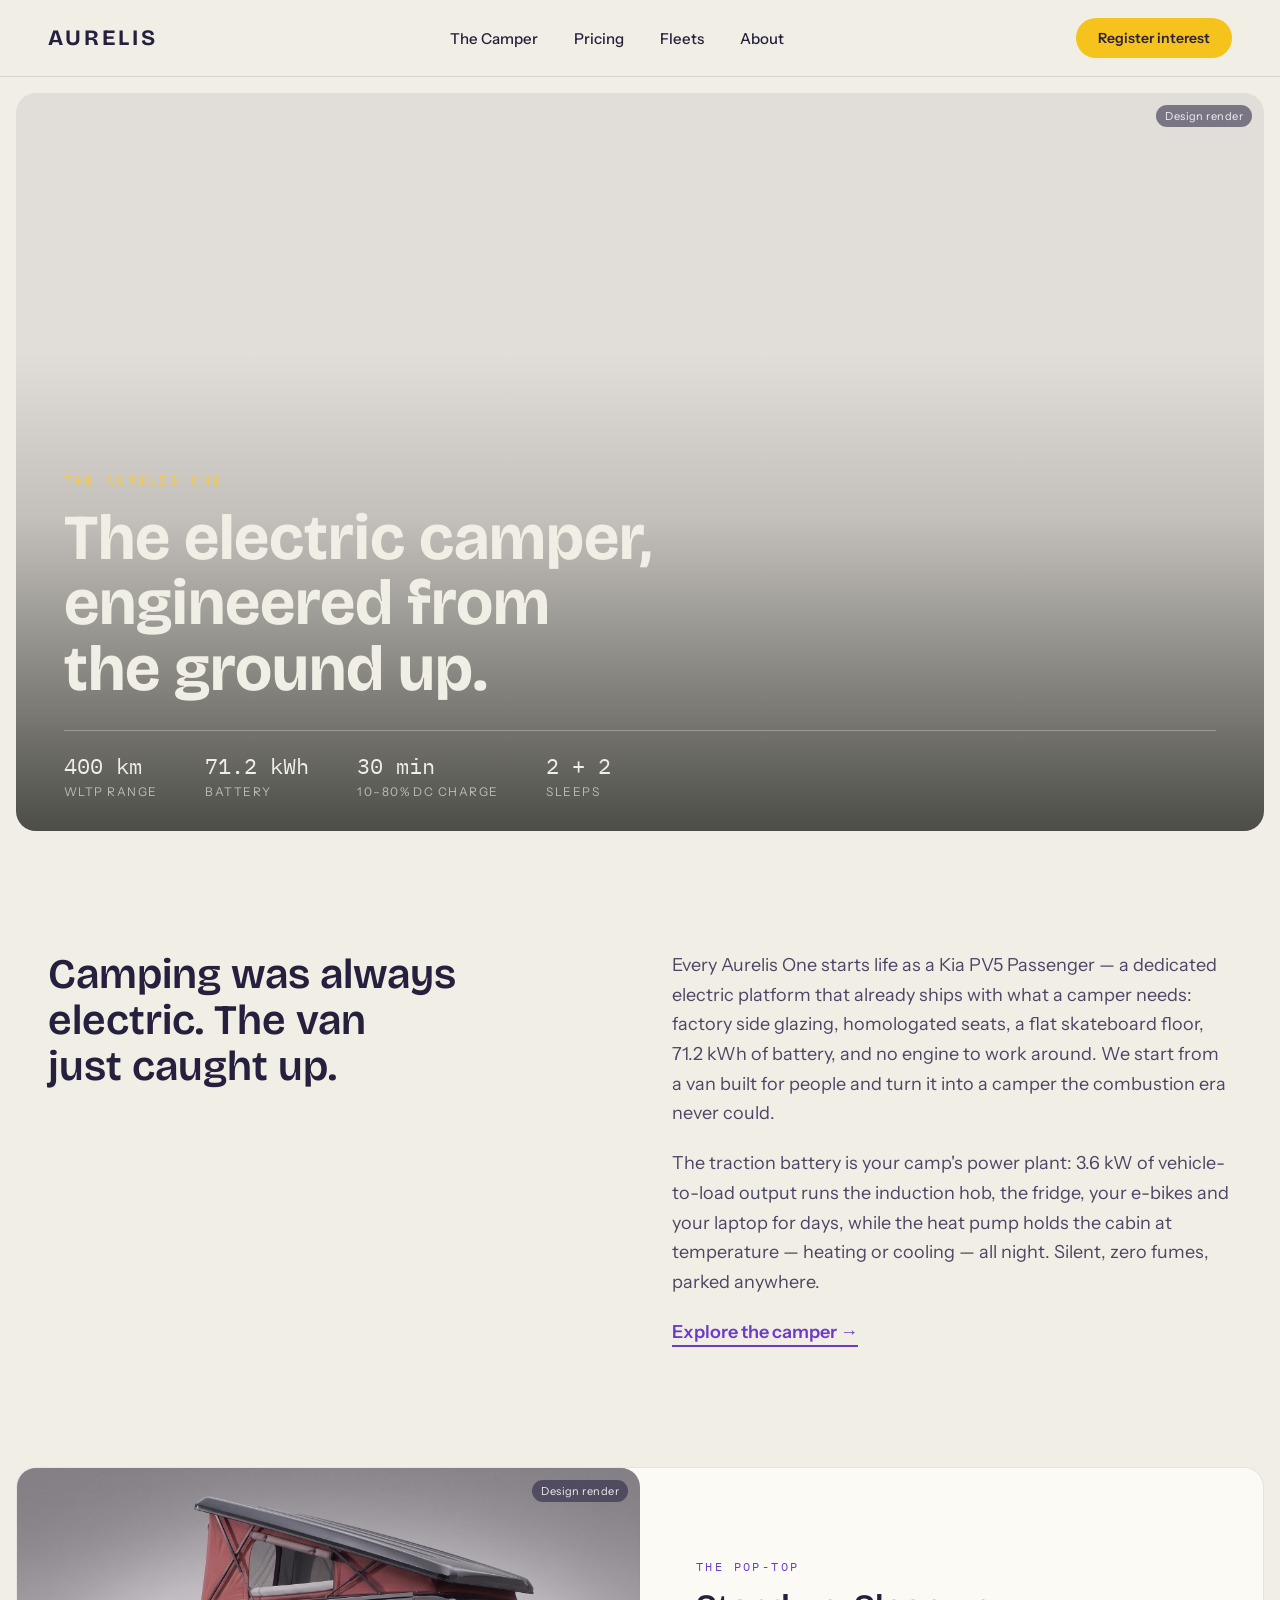
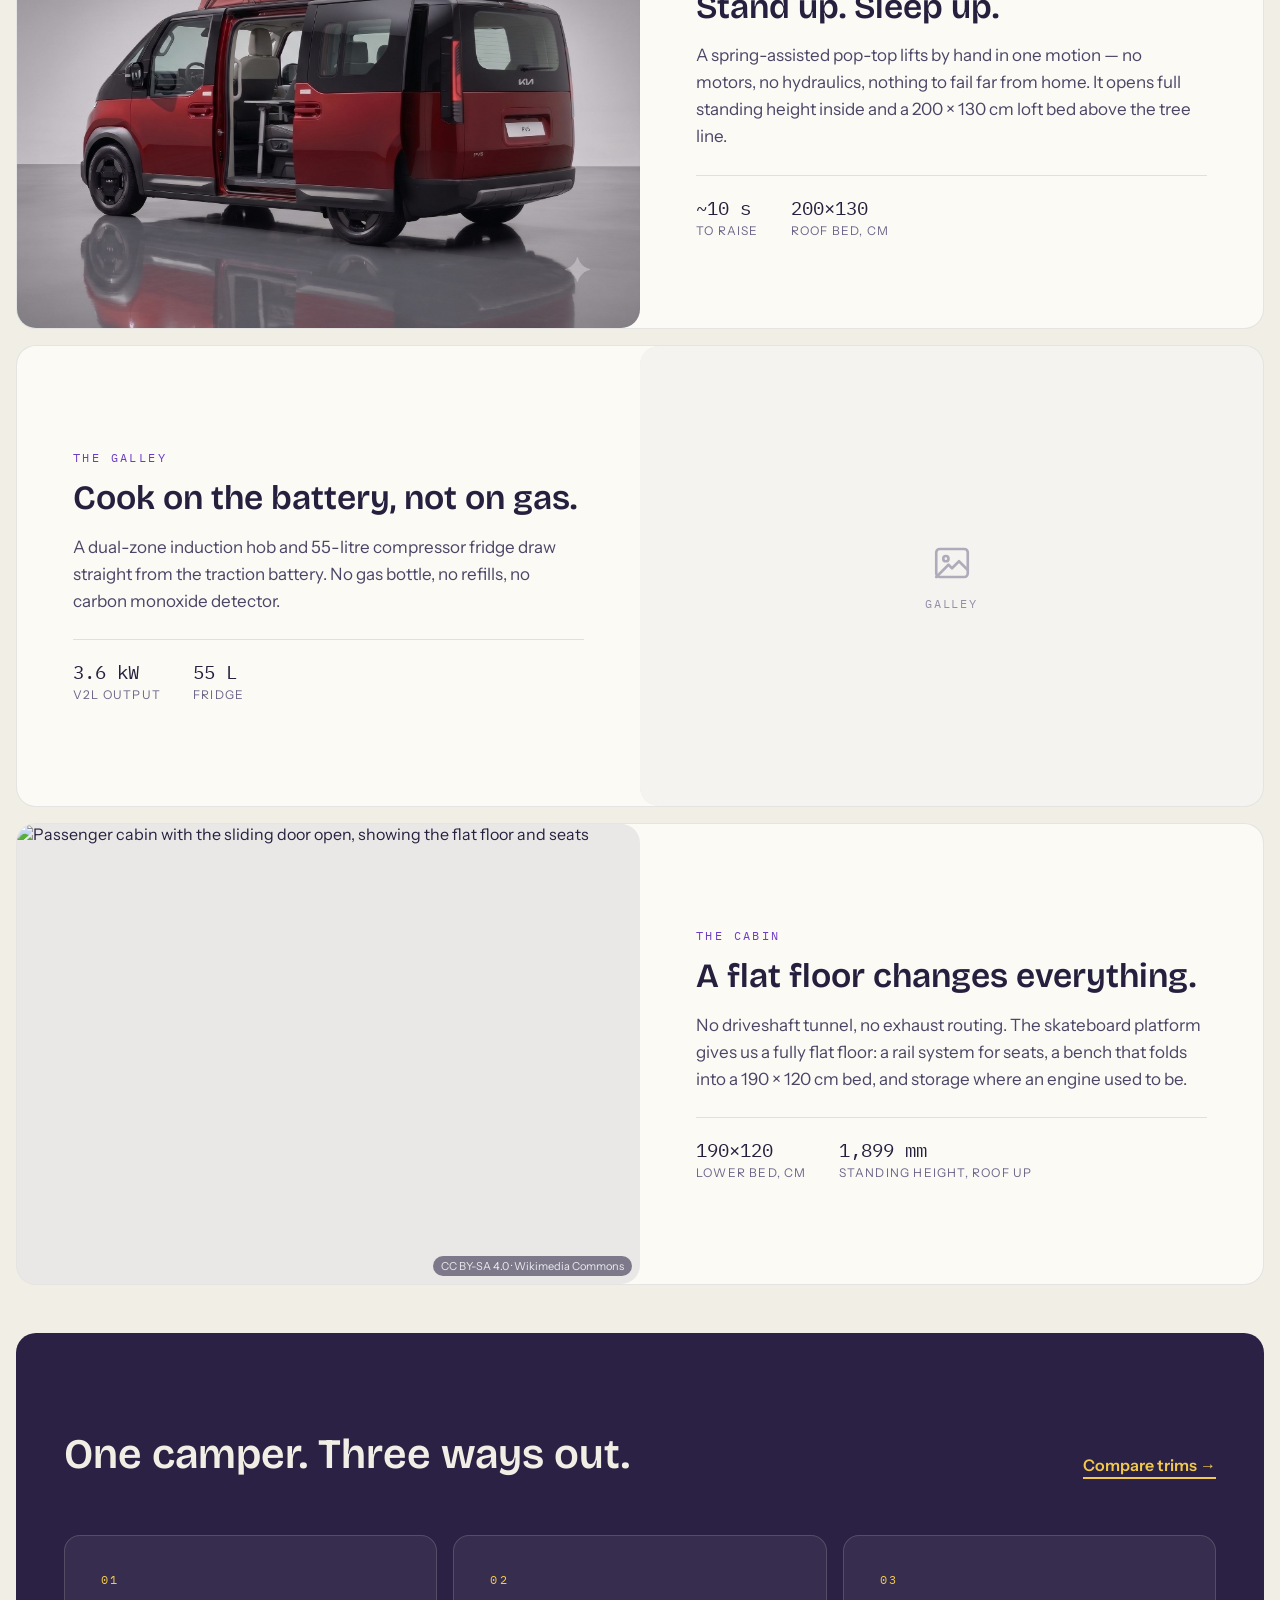
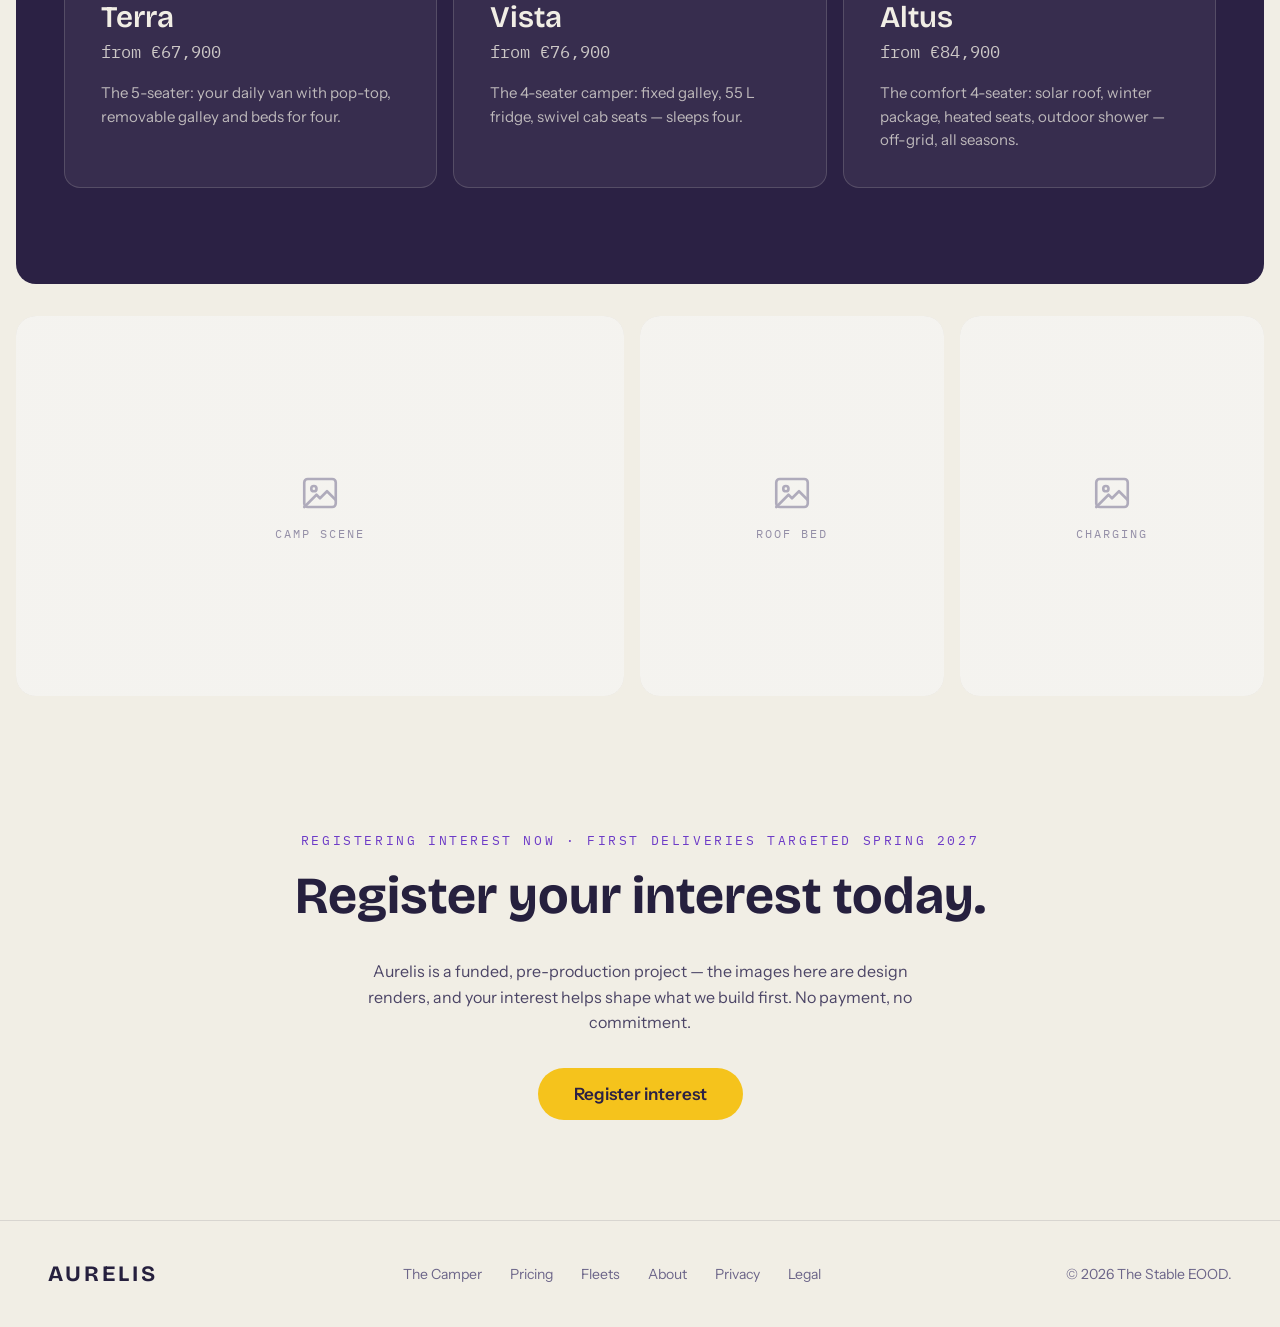
==== commit ce34807f: "Brand shift: lead with Aurelis / Aurelis One, de-emphasize Kia Drop Kia from the homepage title and " ====
--- a/index.html
+++ b/index.html
@@ -3,7 +3,7 @@
 <head>
 <meta charset="utf-8">
 <meta name="viewport" content="width=device-width, initial-scale=1">
-<title>Aurelis One — Electric Pop-Top Camper on the Kia PV5</title>
+<title>Aurelis One — The Electric Pop-Top Camper</title>
 <meta name="description" content="The Aurelis One: an electric-native pop-top camper engineered from the ground up on the Kia PV5. 400 km range, all-electric galley, sleeps four.">
 <link rel="canonical" href="https://aurelis.mobile/">
 <meta name="theme-color" content="#26203E">
@@ -19,7 +19,7 @@
 <meta property="og:image" content="https://aurelis.mobile/images/og-cover.jpg">
 <meta property="og:image:width" content="1200">
 <meta property="og:image:height" content="630">
-<meta property="og:image:alt" content="The Aurelis One, an electric pop-top camper built on the Kia PV5">
+<meta property="og:image:alt" content="The Aurelis One electric pop-top camper">
 <meta name="twitter:card" content="summary_large_image">
 <meta name="twitter:title" content="Aurelis One — The Electric Pop-Top Camper">
 <meta name="twitter:description" content="An electric-native pop-top camper engineered from the ground up on the Kia PV5. 400 km range, all-electric galley, sleeps four.">
@@ -78,7 +78,7 @@
     <span class="render-note">Design render</span>
     <div class="home-hero-scrim"></div>
     <div class="home-hero-copy">
-      <div class="eyebrow-yellow">THE AURELIS ONE · BUILT ON THE KIA PV5</div>
+      <div class="eyebrow-yellow">THE AURELIS ONE</div>
       <h1>The electric camper, engineered from the ground up.</h1>
     </div>
     <div class="home-hero-specs">
@@ -163,7 +163,7 @@
       <div class="feature-body">
         <div class="eyebrow">THE CABIN</div>
         <h3>A flat floor changes everything.</h3>
-        <p>No driveshaft tunnel, no exhaust routing. The PV5's skateboard platform gives us a fully flat floor: a rail system for seats, a bench that folds into a 190 × 120 cm bed, and storage where an engine used to be.</p>
+        <p>No driveshaft tunnel, no exhaust routing. The skateboard platform gives us a fully flat floor: a rail system for seats, a bench that folds into a 190 × 120 cm bed, and storage where an engine used to be.</p>
         <div class="feature-stats">
           <div>
             <div class="stat-value">190×120</div>
@@ -247,7 +247,7 @@
       <a href="privacy.html">Privacy</a>
       <a href="legal.html">Legal</a>
     </nav>
-    <div>© 2026 The Stable EOOD. Built on the Kia PV5.</div>
+    <div>© 2026 The Stable EOOD.</div>
   </footer>
 
 </div>
--- a/css/style.css
+++ b/css/style.css
@@ -394,6 +394,24 @@
   margin: 0;
 }
 
+.fleet-card.is-soon .fleet-icon {
+  color: var(--ink-muted);
+}
+
+.fleet-soon {
+  display: inline-block;
+  font-family: var(--font-mono);
+  font-size: 10.5px;
+  letter-spacing: 0.1em;
+  text-transform: uppercase;
+  color: var(--ink-muted);
+  background: rgba(38, 32, 62, 0.05);
+  border: 1px solid var(--line);
+  padding: 3px 9px;
+  border-radius: 999px;
+  margin: 0 0 10px;
+}
+
 .how-fleet {
   padding: 0 48px 112px;
   max-width: 1280px;
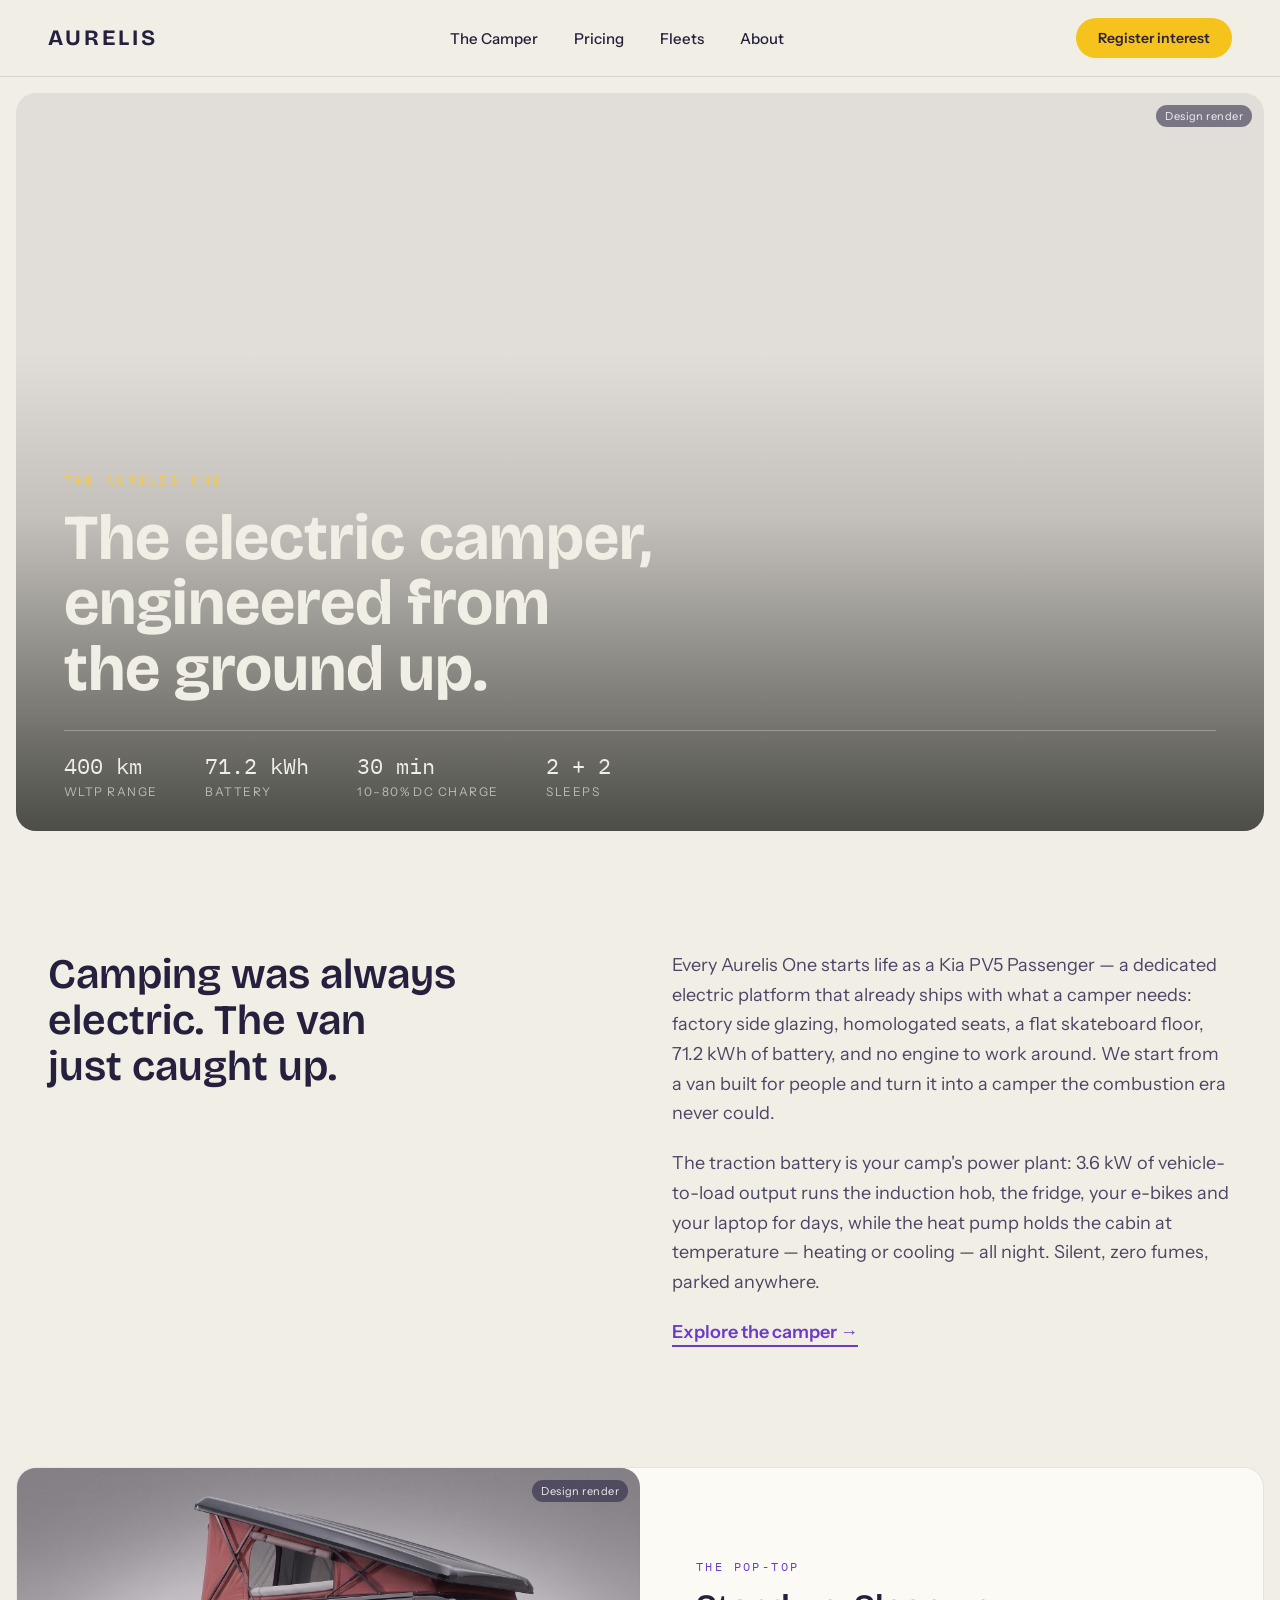
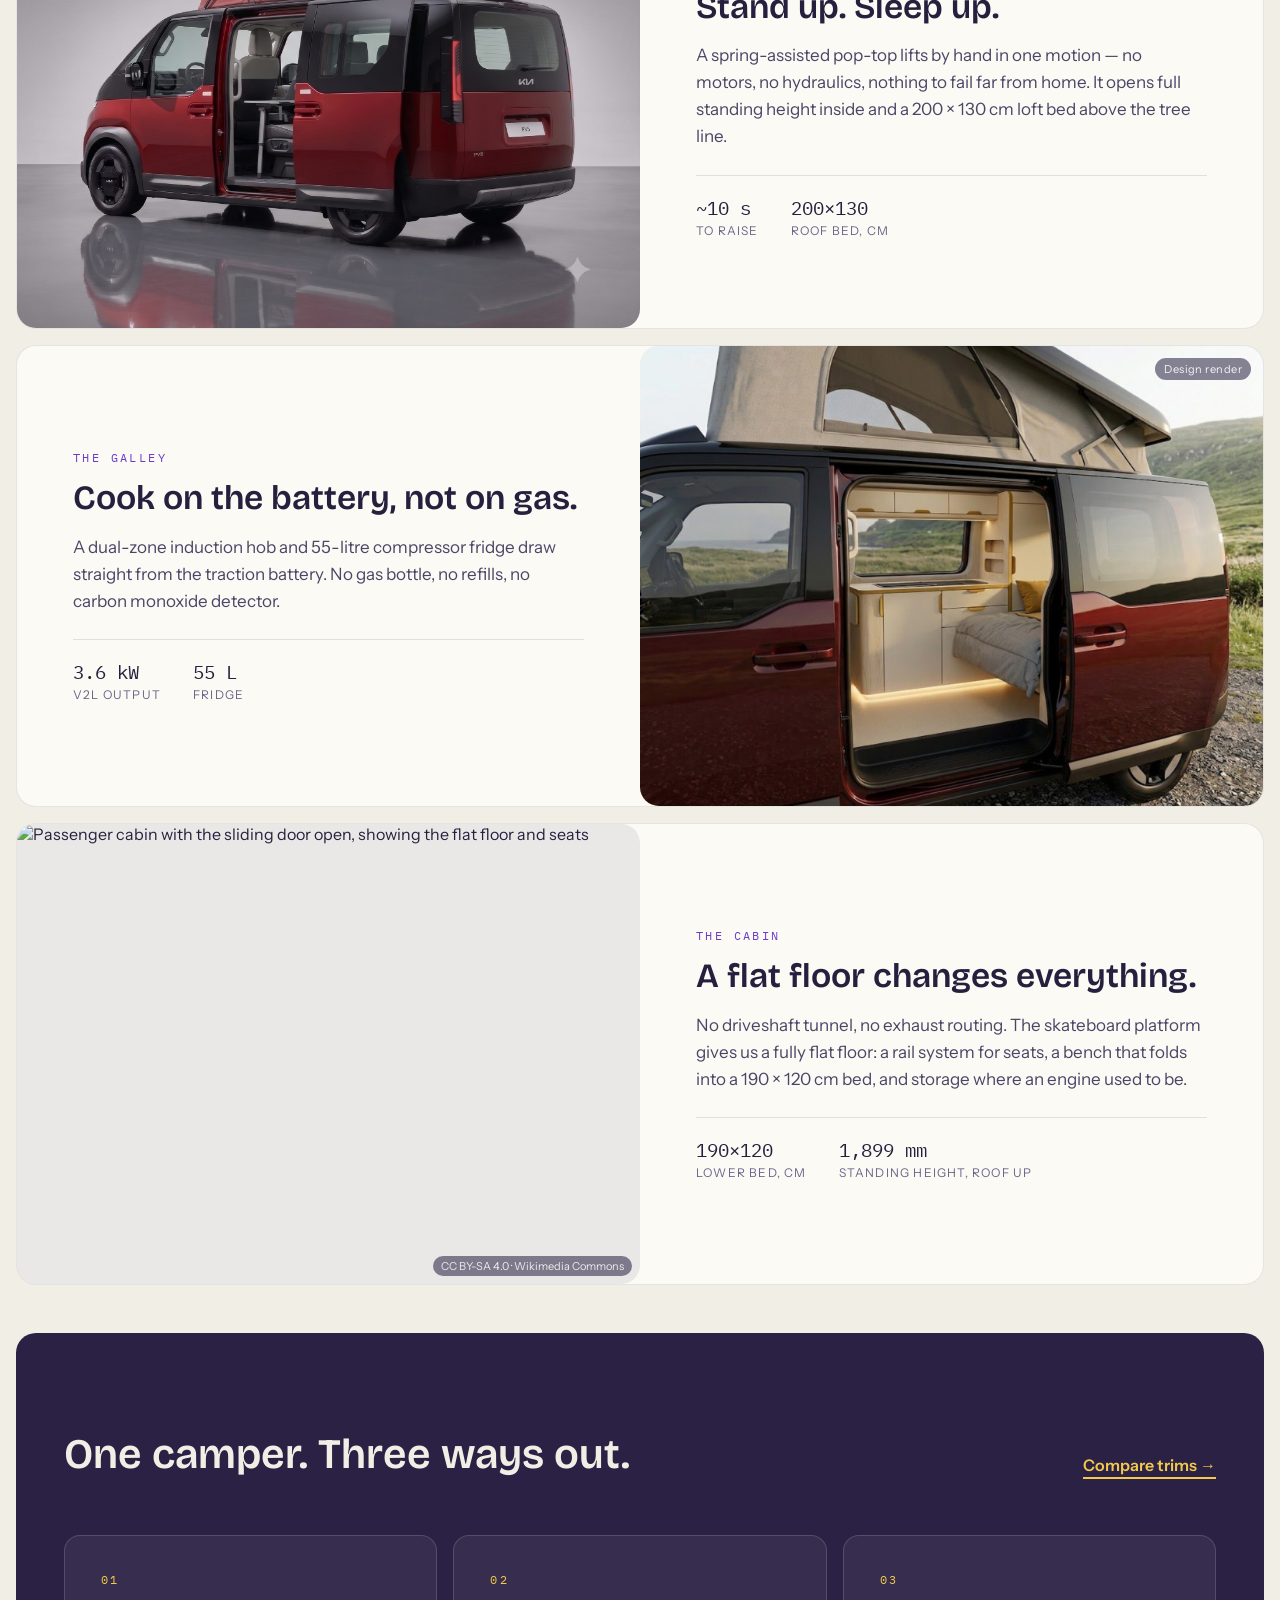
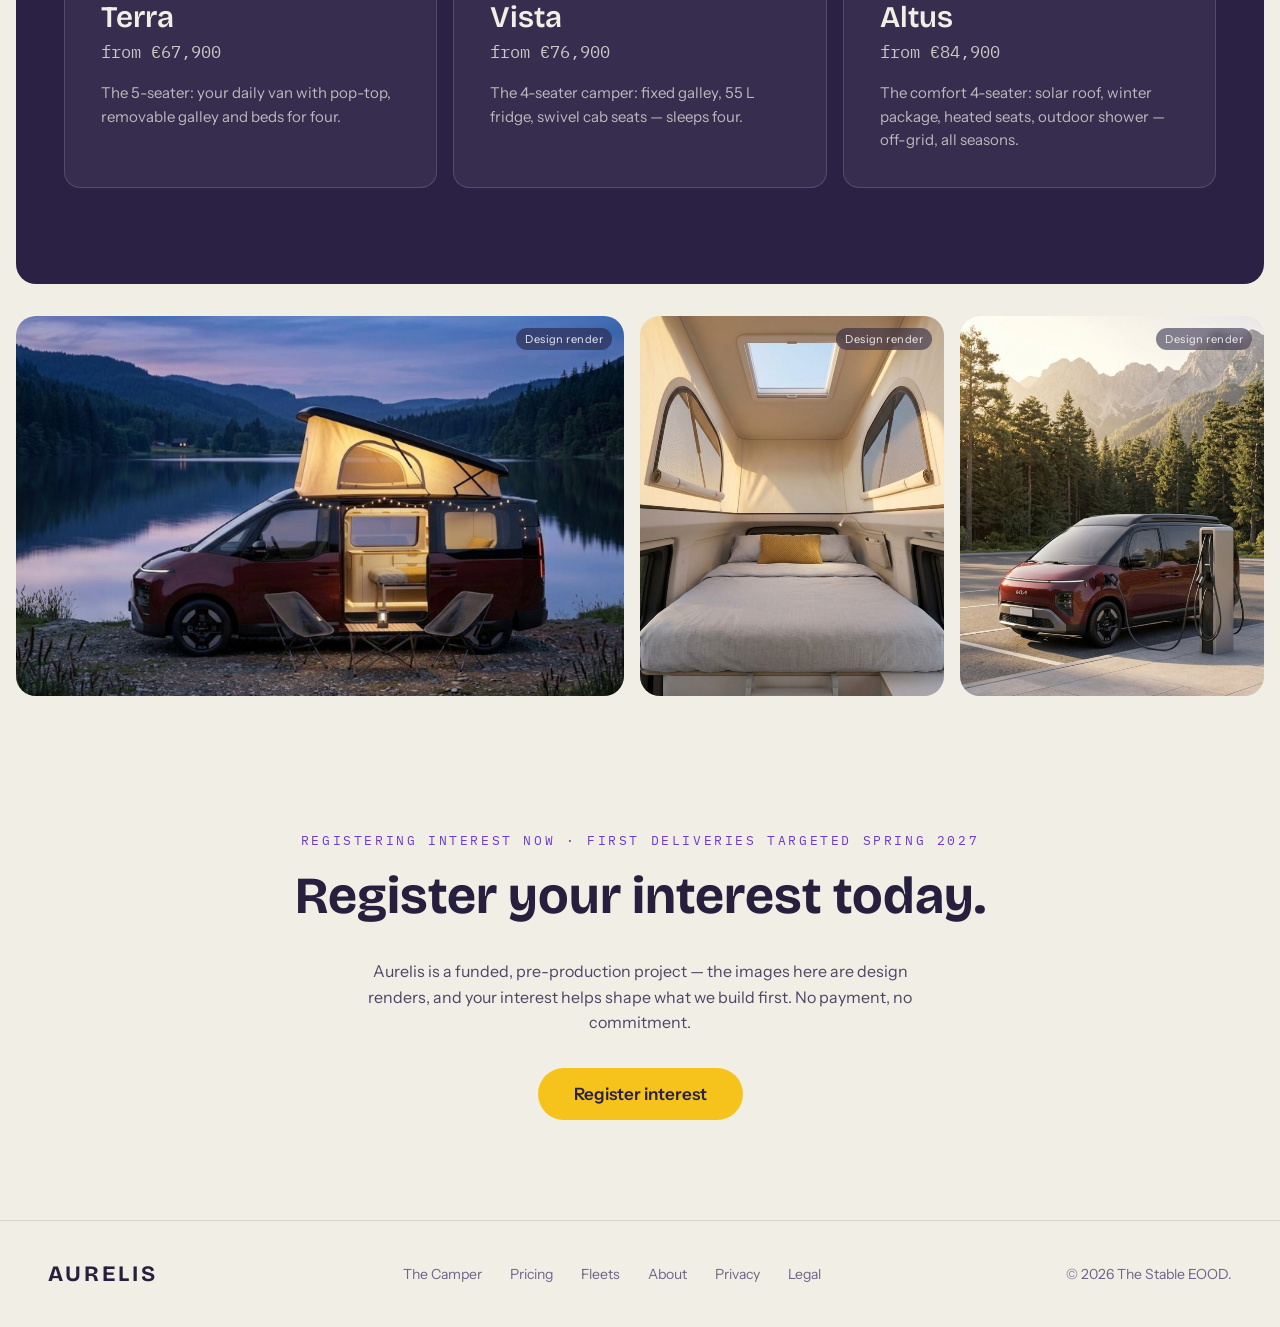
==== commit eb0fc124: "Add 10 design renders and wire up remaining image slots - index.html: galley, camp scene, roof bed, " ====
--- a/index.html
+++ b/index.html
@@ -134,10 +134,8 @@
     </div>
     <div class="feature-row reverse">
       <div class="feature-media">
-        <div class="img-placeholder">
-          <svg class="ph-icon" viewBox="0 0 24 24" fill="none" stroke="currentColor" stroke-width="1.5" stroke-linecap="round" stroke-linejoin="round" aria-hidden="true"><rect x="3" y="4" width="18" height="16" rx="2"/><circle cx="8.5" cy="9.5" r="1.5"/><path d="M21 16l-5-5-4 4-2-2-7 7"/></svg>
-          <span class="ph-label">Galley</span>
-        </div>
+        <img src="images/galley-pv5.jpg" alt="The California-style galley along the driver’s side, seen through the open sliding door" loading="lazy">
+        <span class="render-note">Design render</span>
       </div>
       <div class="feature-body">
         <div class="eyebrow">THE GALLEY</div>
@@ -209,22 +207,16 @@
 
   <section class="gallery gallery-featured">
     <div class="image-frame">
-      <div class="img-placeholder">
-        <svg class="ph-icon" viewBox="0 0 24 24" fill="none" stroke="currentColor" stroke-width="1.5" stroke-linecap="round" stroke-linejoin="round" aria-hidden="true"><rect x="3" y="4" width="18" height="16" rx="2"/><circle cx="8.5" cy="9.5" r="1.5"/><path d="M21 16l-5-5-4 4-2-2-7 7"/></svg>
-        <span class="ph-label">Camp scene</span>
-      </div>
+      <img src="images/camp-scene-pv5.jpg" alt="The Aurelis One at a lakeside camp at dusk, pop-top raised and the interior glowing" loading="lazy">
+      <span class="render-note">Design render</span>
     </div>
     <div class="image-frame">
-      <div class="img-placeholder">
-        <svg class="ph-icon" viewBox="0 0 24 24" fill="none" stroke="currentColor" stroke-width="1.5" stroke-linecap="round" stroke-linejoin="round" aria-hidden="true"><rect x="3" y="4" width="18" height="16" rx="2"/><circle cx="8.5" cy="9.5" r="1.5"/><path d="M21 16l-5-5-4 4-2-2-7 7"/></svg>
-        <span class="ph-label">Roof bed</span>
-      </div>
+      <img src="images/roof-bed-pv5.jpg" alt="Looking up into the roof bed under the raised pop-top, light through the mesh vents" loading="lazy">
+      <span class="render-note">Design render</span>
     </div>
     <div class="image-frame">
-      <div class="img-placeholder">
-        <svg class="ph-icon" viewBox="0 0 24 24" fill="none" stroke="currentColor" stroke-width="1.5" stroke-linecap="round" stroke-linejoin="round" aria-hidden="true"><rect x="3" y="4" width="18" height="16" rx="2"/><circle cx="8.5" cy="9.5" r="1.5"/><path d="M21 16l-5-5-4 4-2-2-7 7"/></svg>
-        <span class="ph-label">Charging</span>
-      </div>
+      <img src="images/charging-pv5.jpg" alt="The Aurelis One plugged in at a DC fast charger" loading="lazy">
+      <span class="render-note">Design render</span>
     </div>
   </section>
 
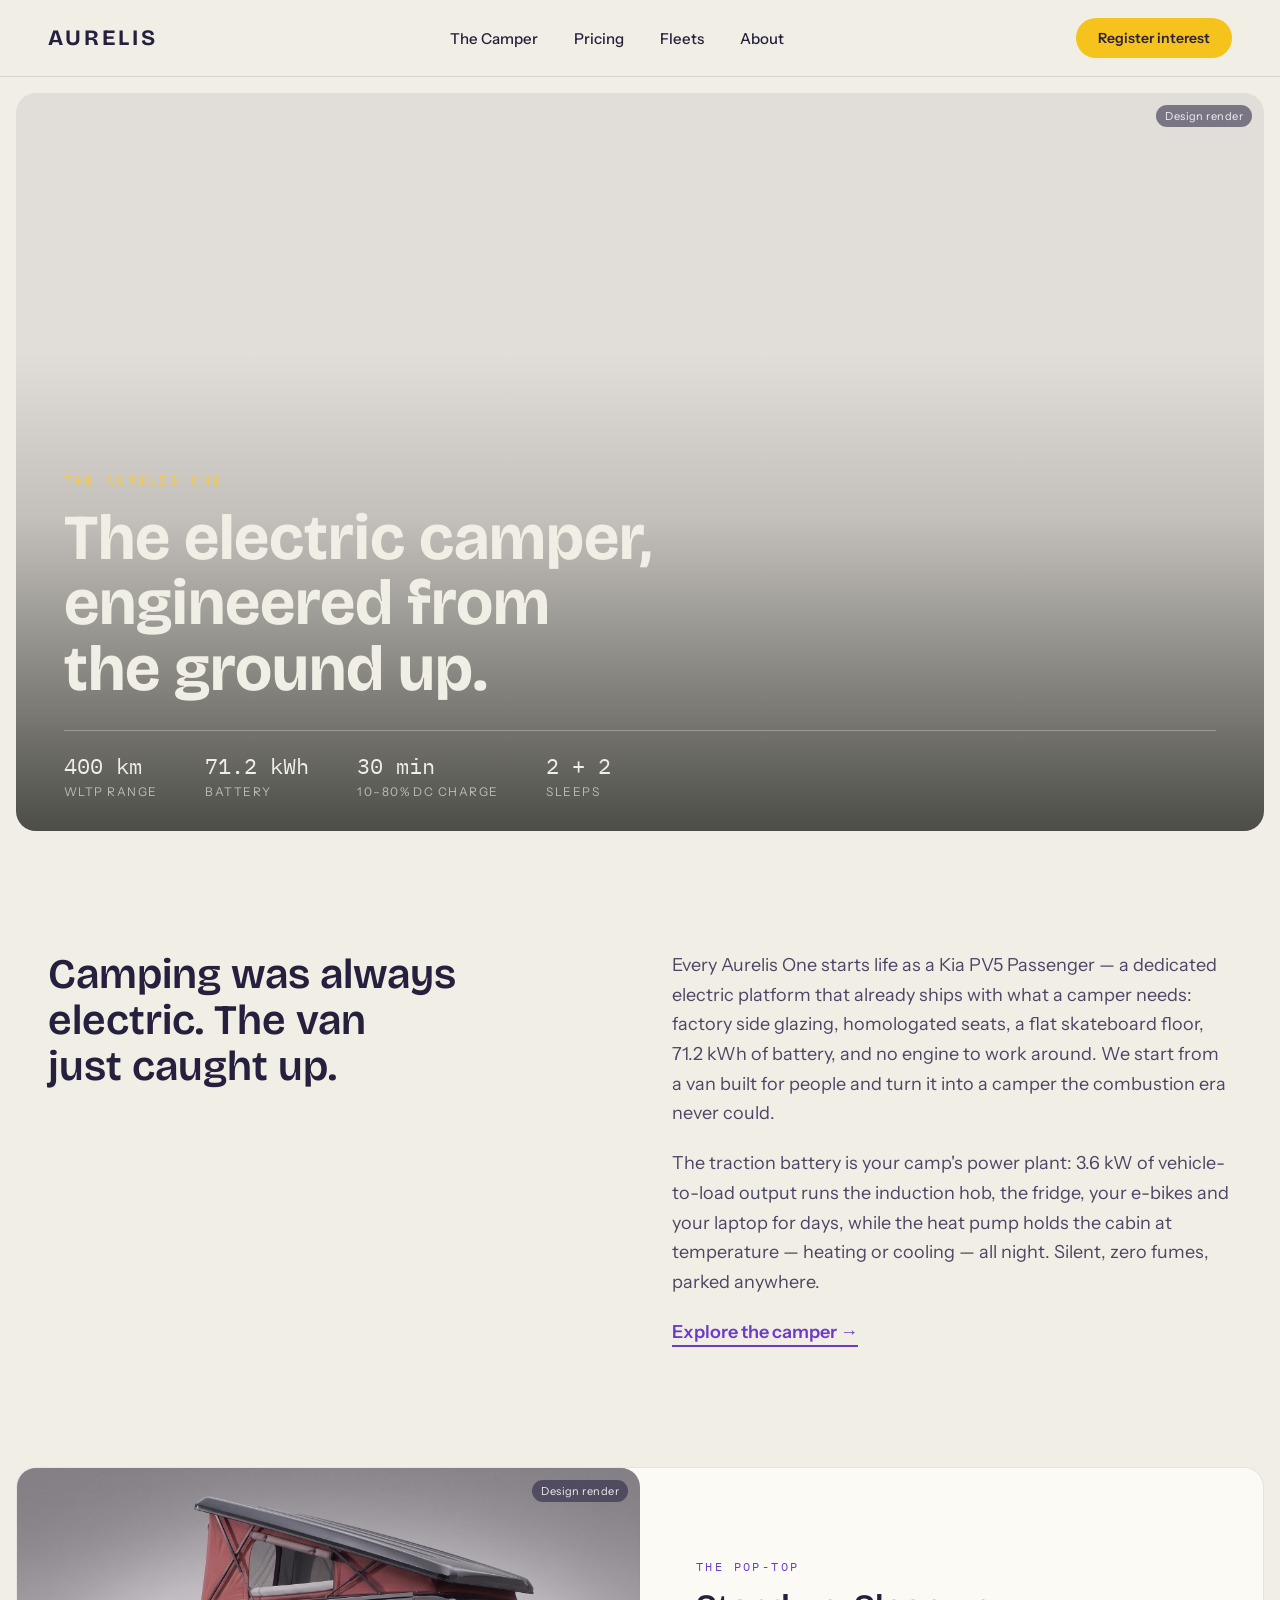
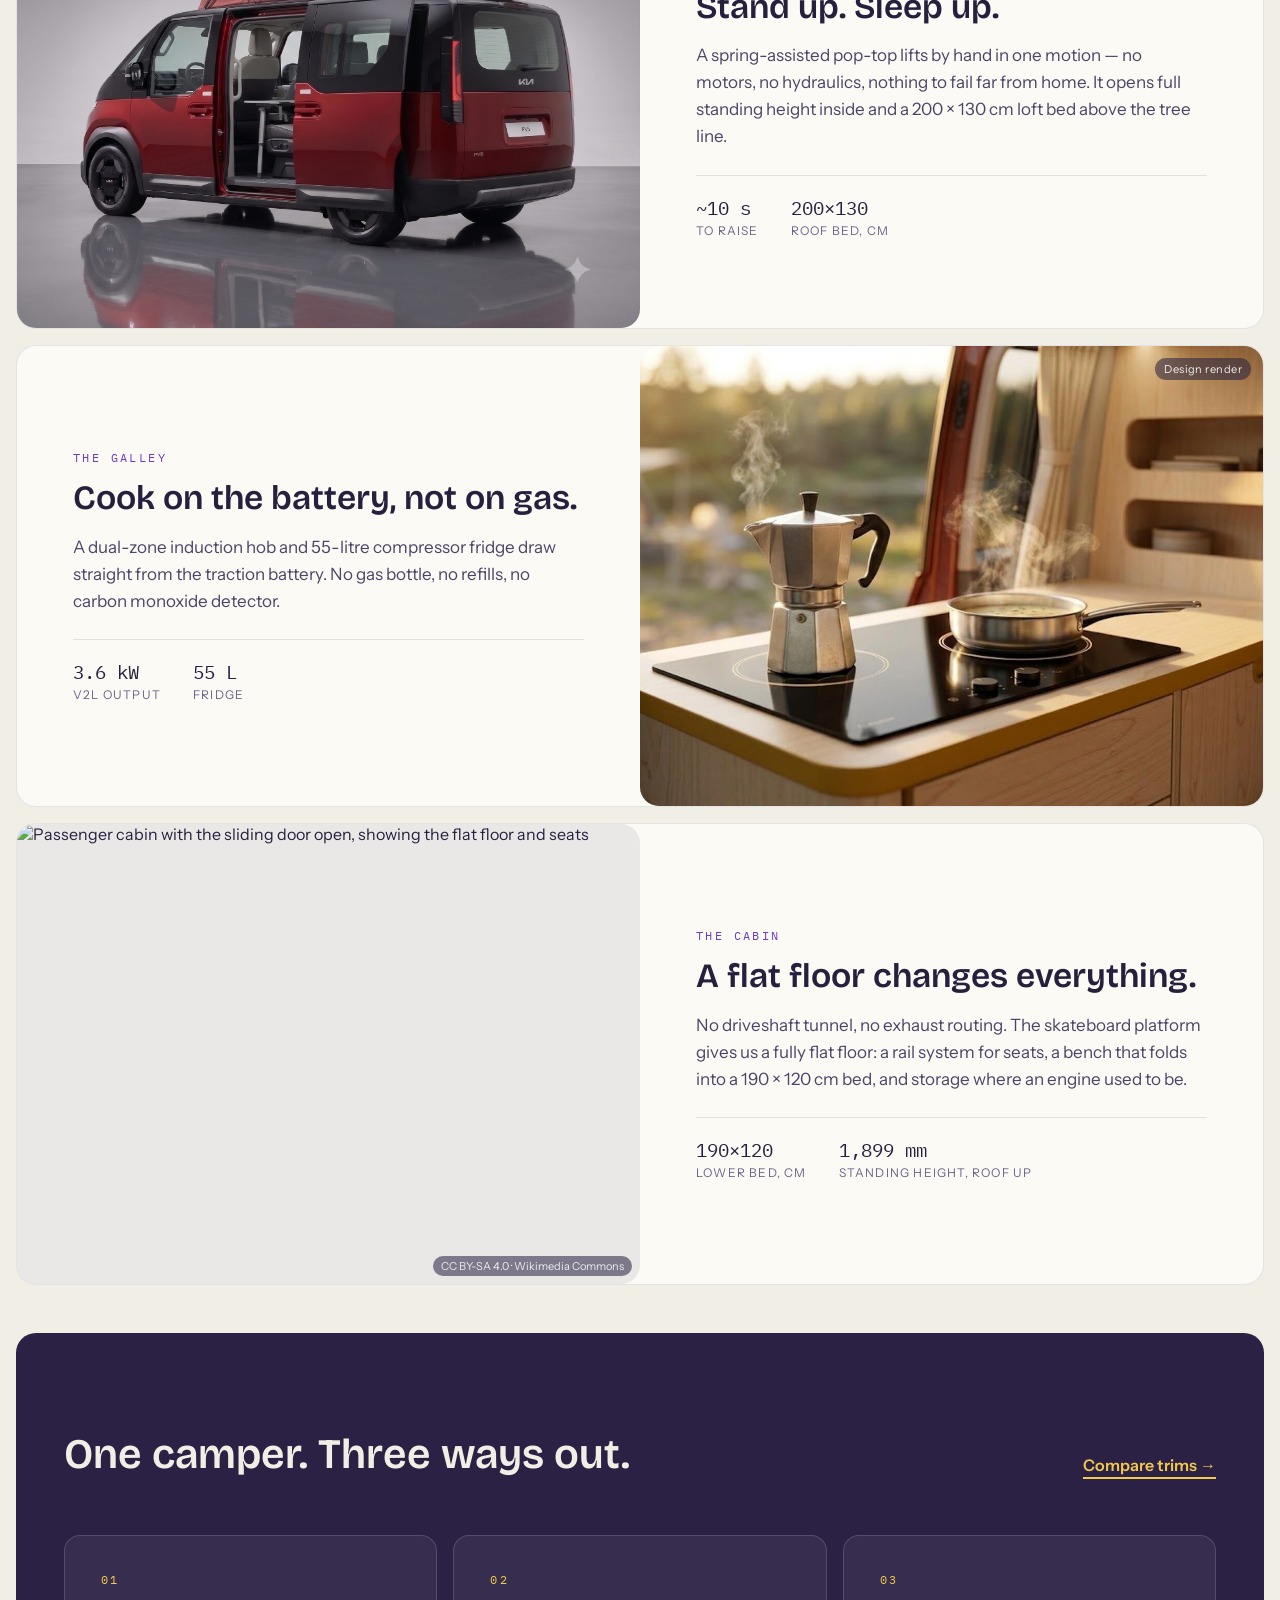
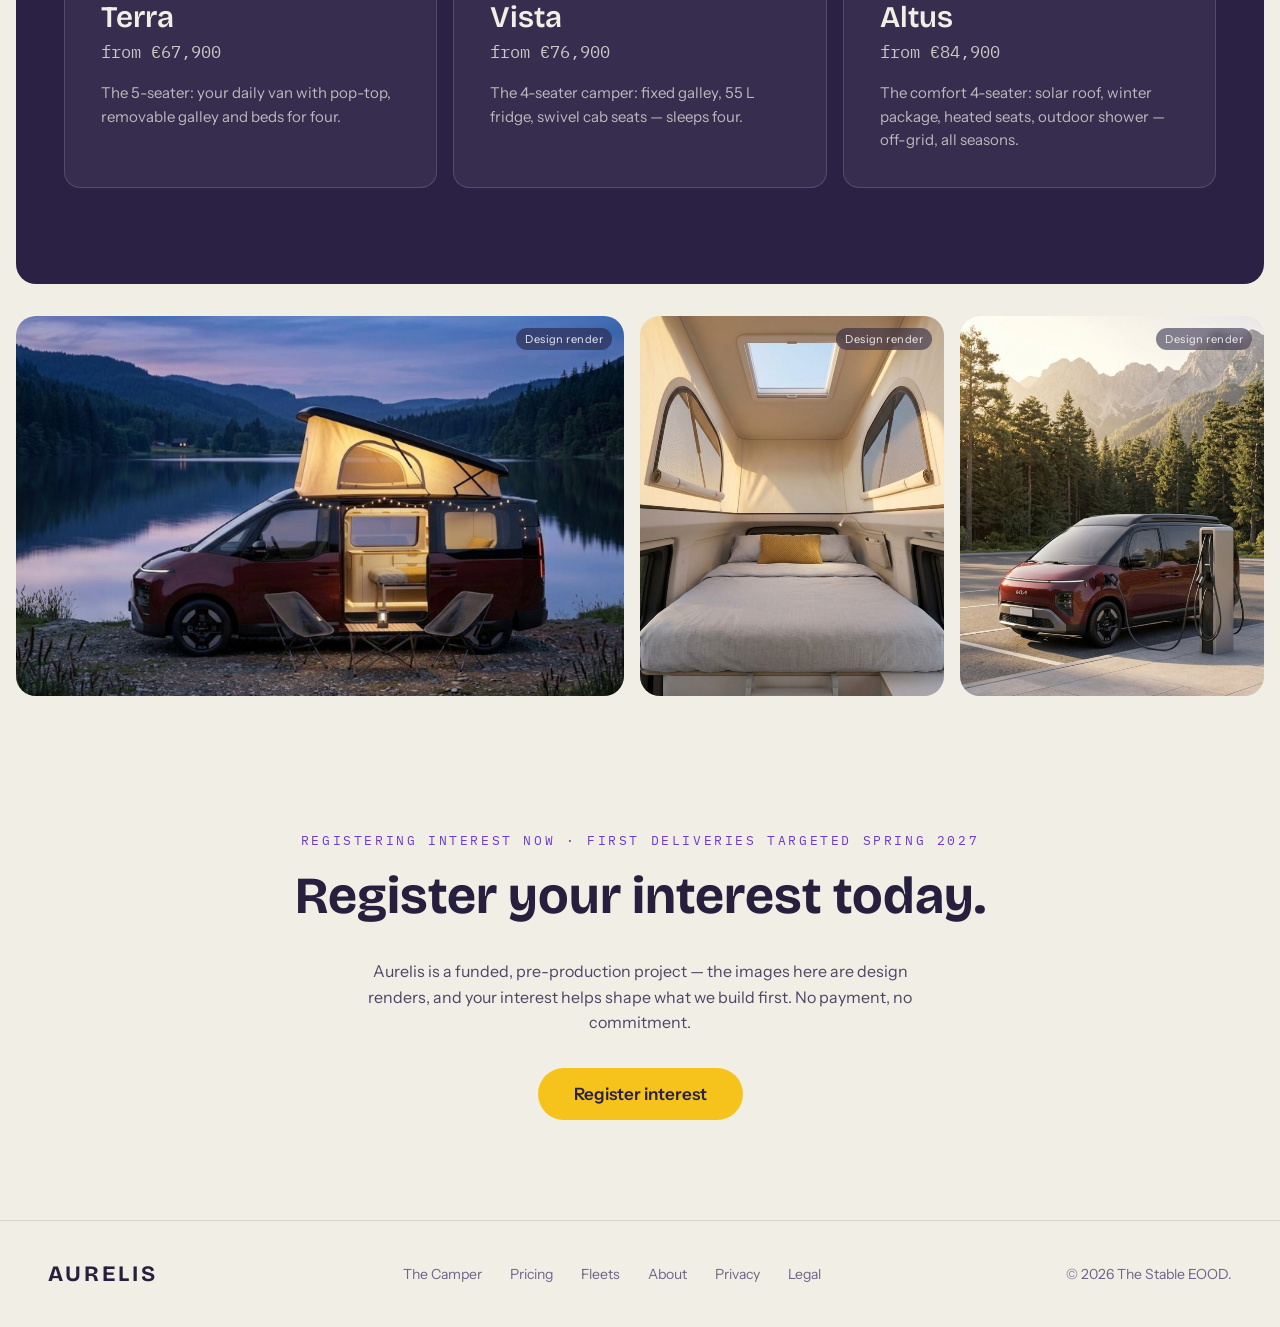
==== commit bed19526: "Homepage hero: use the galley render with the pop-top raised - swap hero to galley-pv5.jpg with a ma" ====
--- a/index.html
+++ b/index.html
@@ -72,8 +72,8 @@
 
   <section class="home-hero">
     <picture>
-      <source media="(max-width: 640px)" srcset="images/hero-pv5-passenger-mobile.jpg" width="1080" height="1440">
-      <img src="images/hero-pv5-passenger.jpg" alt="The Aurelis One — a Kia PV5 Passenger with its sliding door open to the living space" fetchpriority="high" decoding="async" width="2000" height="1500">
+      <source media="(max-width: 640px)" srcset="images/hero-galley-mobile.jpg" width="900" height="1200">
+      <img src="images/galley-pv5.jpg" alt="The Aurelis One with its pop-top raised and sliding door open onto the galley" fetchpriority="high" decoding="async" width="1600" height="1200">
     </picture>
     <span class="render-note">Design render</span>
     <div class="home-hero-scrim"></div>
@@ -134,7 +134,7 @@
     </div>
     <div class="feature-row reverse">
       <div class="feature-media">
-        <img src="images/galley-pv5.jpg" alt="The California-style galley along the driver’s side, seen through the open sliding door" loading="lazy">
+        <img src="images/cooking-pv5.jpg" alt="Cooking on the dual-zone induction hob in the all-electric galley" loading="lazy">
         <span class="render-note">Design render</span>
       </div>
       <div class="feature-body">
--- a/css/style.css
+++ b/css/style.css
@@ -1033,6 +1033,7 @@
   width: 100%;
   height: 100%;
   object-fit: cover;
+  object-position: 50% 32%;
   position: absolute;
   inset: 0;
 }
@@ -1925,6 +1926,10 @@
     min-height: 660px;
   }
 
+  .home-hero-scrim {
+    background: linear-gradient(to top, rgba(20, 22, 16, 0.82) 0%, rgba(20, 22, 16, 0.45) 55%, transparent 80%);
+  }
+
   .home-hero-copy {
     left: 24px;
     right: 24px;
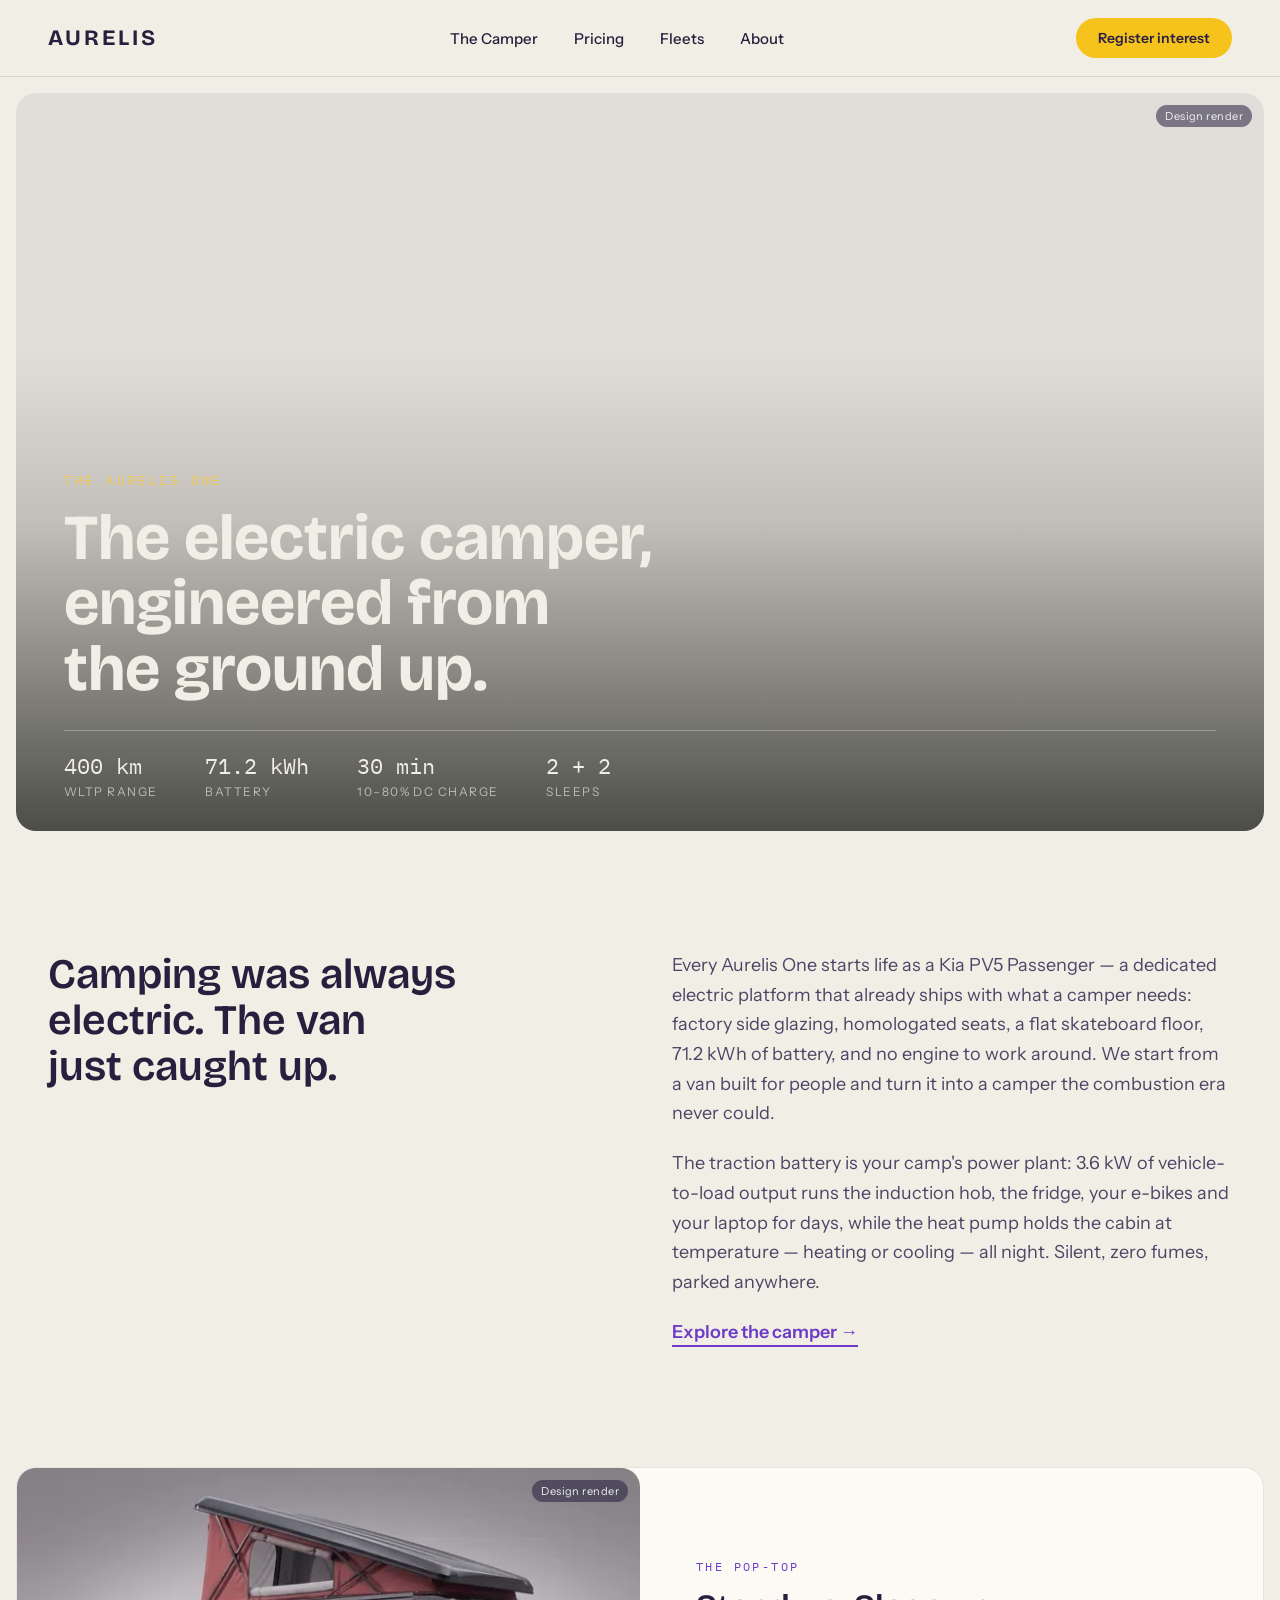
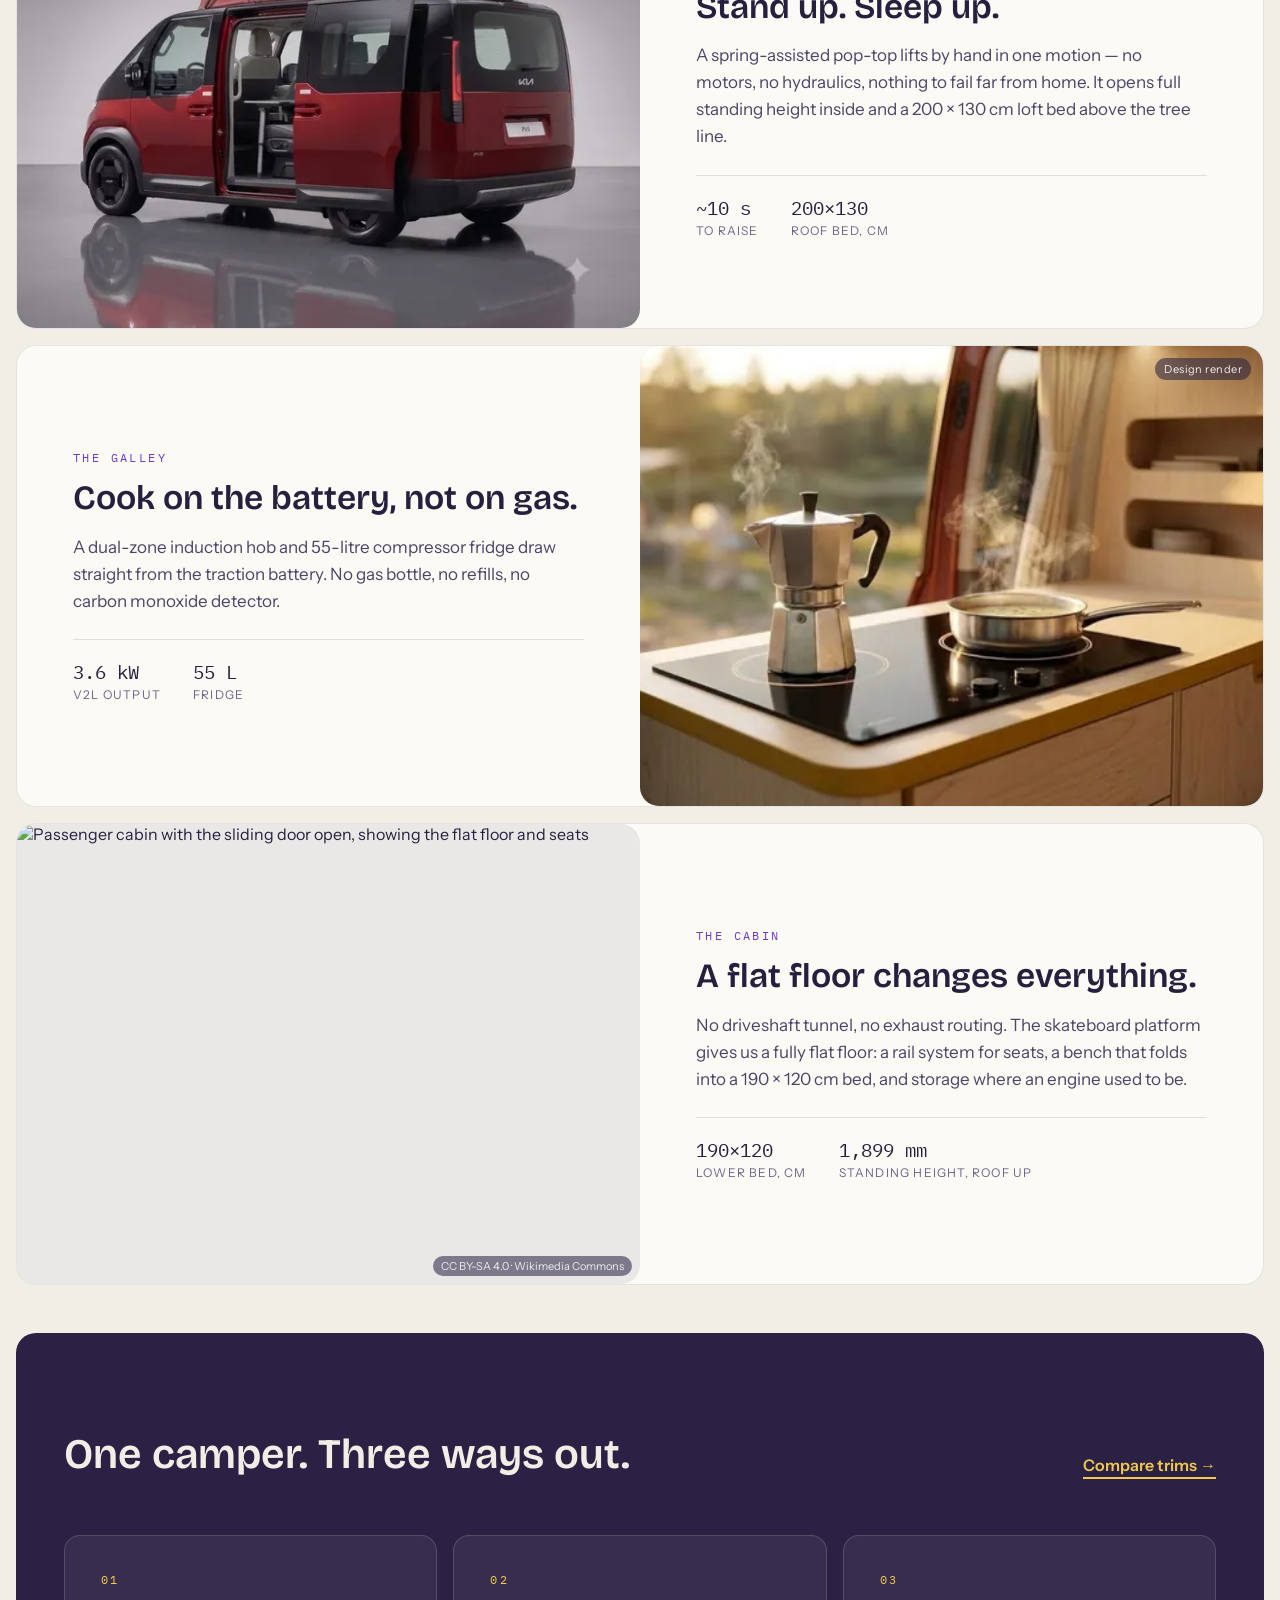
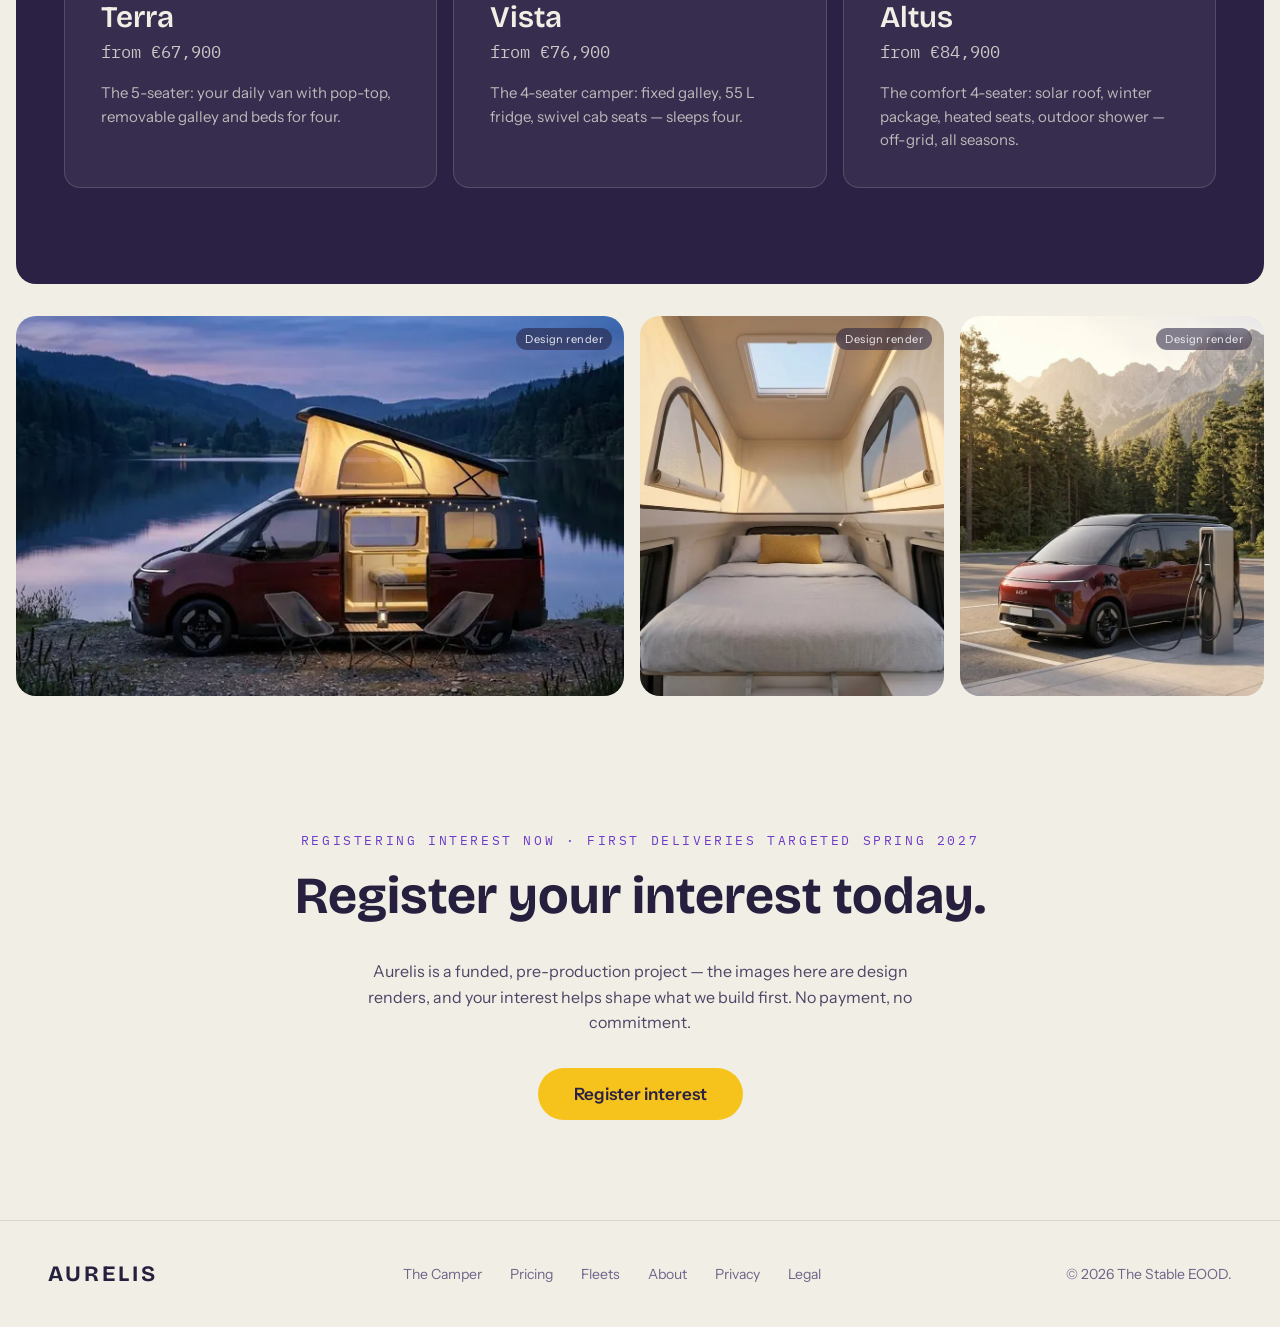
==== commit 4b1d2062: "Serve responsive WebP images with width/height Generate WebP renditions (640/1024/1600 px and the or" ====
--- a/index.html
+++ b/index.html
@@ -24,7 +24,7 @@
 <meta name="twitter:title" content="Aurelis One — The Electric Pop-Top Camper">
 <meta name="twitter:description" content="An electric-native pop-top camper engineered from the ground up on the Kia PV5. 400 km range, all-electric galley, sleeps four.">
 <meta name="twitter:image" content="https://aurelis.mobile/images/og-cover.jpg">
-<link rel="preload" href="/fonts/bricolage-grotesque-700-latin.woff2" as="font" type="font/woff2" crossorigin>
+<link rel="preload" href="/fonts/bricolage-grotesque-latin.woff2" as="font" type="font/woff2" crossorigin>
 <!-- Cloudflare Web Analytics (cookieless) -->
 <script defer src="https://static.cloudflareinsights.com/beacon.min.js" data-cf-beacon='{"token": "0a41dc2586ef449b9a72e82651e222d9"}'></script>
 <link rel="stylesheet" href="css/style.css">
@@ -72,7 +72,9 @@
 
   <section class="home-hero">
     <picture>
+      <source media="(max-width: 640px)" type="image/webp" srcset="images/hero-galley-mobile-640.webp 640w, images/hero-galley-mobile-900.webp 900w" sizes="100vw" width="900" height="1200">
       <source media="(max-width: 640px)" srcset="images/hero-galley-mobile.jpg" width="900" height="1200">
+      <source type="image/webp" srcset="images/galley-pv5-640.webp 640w, images/galley-pv5-1024.webp 1024w, images/galley-pv5-1600.webp 1600w" sizes="100vw">
       <img src="images/galley-pv5.jpg" alt="The Aurelis One with its pop-top raised and sliding door open onto the galley" fetchpriority="high" decoding="async" width="1600" height="1200">
     </picture>
     <span class="render-note">Design render</span>
@@ -113,7 +115,10 @@
   <section class="features">
     <div class="feature-row">
       <div class="feature-media">
-        <img src="images/poptop-pv5-passenger.jpg" alt="The Aurelis One with its pop-top raised and the sliding door open" loading="lazy">
+        <picture>
+          <source type="image/webp" srcset="images/poptop-pv5-passenger-640.webp 640w, images/poptop-pv5-passenger-1024.webp 1024w, images/poptop-pv5-passenger-1600.webp 1600w, images/poptop-pv5-passenger-2000.webp 2000w" sizes="(max-width: 960px) 100vw, 640px">
+          <img src="images/poptop-pv5-passenger.jpg" alt="The Aurelis One with its pop-top raised and the sliding door open" loading="lazy" width="2000" height="1500">
+        </picture>
         <span class="render-note">Design render</span>
       </div>
       <div class="feature-body">
@@ -134,7 +139,10 @@
     </div>
     <div class="feature-row reverse">
       <div class="feature-media">
-        <img src="images/cooking-pv5.jpg" alt="Cooking on the dual-zone induction hob in the all-electric galley" loading="lazy">
+        <picture>
+          <source type="image/webp" srcset="images/cooking-pv5-640.webp 640w, images/cooking-pv5-1024.webp 1024w, images/cooking-pv5-1600.webp 1600w" sizes="(max-width: 960px) 100vw, 640px">
+          <img src="images/cooking-pv5.jpg" alt="Cooking on the dual-zone induction hob in the all-electric galley" loading="lazy" width="1600" height="890">
+        </picture>
         <span class="render-note">Design render</span>
       </div>
       <div class="feature-body">
@@ -155,7 +163,7 @@
     </div>
     <div class="feature-row">
       <div class="feature-media">
-        <img src="https://commons.wikimedia.org/wiki/Special:FilePath/Kia%20PV5%20Passenger%20SW1%20Soft%20Mint%20(3).jpg?width=1600" alt="Passenger cabin with the sliding door open, showing the flat floor and seats" loading="lazy">
+        <img src="https://commons.wikimedia.org/wiki/Special:FilePath/Kia%20PV5%20Passenger%20SW1%20Soft%20Mint%20(3).jpg?width=1600" srcset="https://commons.wikimedia.org/wiki/Special:FilePath/Kia%20PV5%20Passenger%20SW1%20Soft%20Mint%20(3).jpg?width=800 800w, https://commons.wikimedia.org/wiki/Special:FilePath/Kia%20PV5%20Passenger%20SW1%20Soft%20Mint%20(3).jpg?width=1600 1600w" sizes="(max-width: 960px) 100vw, 640px" alt="Passenger cabin with the sliding door open, showing the flat floor and seats" loading="lazy" width="1600" height="1199">
         <a class="image-credit" href="https://commons.wikimedia.org/wiki/File:Kia_PV5_Passenger_SW1_Soft_Mint_(3).jpg" target="_blank" rel="noopener">CC BY-SA 4.0 · Wikimedia Commons</a>
       </div>
       <div class="feature-body">
@@ -207,15 +215,24 @@
 
   <section class="gallery gallery-featured">
     <div class="image-frame">
-      <img src="images/camp-scene-pv5.jpg" alt="The Aurelis One at a lakeside camp at dusk, pop-top raised and the interior glowing" loading="lazy">
+      <picture>
+        <source type="image/webp" srcset="images/camp-scene-pv5-640.webp 640w, images/camp-scene-pv5-1024.webp 1024w, images/camp-scene-pv5-1600.webp 1600w" sizes="(max-width: 960px) 100vw, 50vw">
+        <img src="images/camp-scene-pv5.jpg" alt="The Aurelis One at a lakeside camp at dusk, pop-top raised and the interior glowing" loading="lazy" width="1600" height="1012">
+      </picture>
       <span class="render-note">Design render</span>
     </div>
     <div class="image-frame">
-      <img src="images/roof-bed-pv5.jpg" alt="Looking up into the roof bed under the raised pop-top, light through the mesh vents" loading="lazy">
+      <picture>
+        <source type="image/webp" srcset="images/roof-bed-pv5-640.webp 640w, images/roof-bed-pv5-1024.webp 1024w, images/roof-bed-pv5-1200.webp 1200w" sizes="(max-width: 960px) 100vw, 25vw">
+        <img src="images/roof-bed-pv5.jpg" alt="Looking up into the roof bed under the raised pop-top, light through the mesh vents" loading="lazy" width="1200" height="1520">
+      </picture>
       <span class="render-note">Design render</span>
     </div>
     <div class="image-frame">
-      <img src="images/charging-pv5.jpg" alt="The Aurelis One plugged in at a DC fast charger" loading="lazy">
+      <picture>
+        <source type="image/webp" srcset="images/charging-pv5-640.webp 640w, images/charging-pv5-1024.webp 1024w, images/charging-pv5-1200.webp 1200w" sizes="(max-width: 960px) 100vw, 25vw">
+        <img src="images/charging-pv5.jpg" alt="The Aurelis One plugged in at a DC fast charger" loading="lazy" width="1200" height="1520">
+      </picture>
       <span class="render-note">Design render</span>
     </div>
   </section>
--- a/css/style.css
+++ b/css/style.css
@@ -1,58 +1,24 @@
 /* Aurelis camper marketing site — shared styles */
 
 /* ---- Self-hosted fonts (latin + latin-ext) ---- */
+/* Bricolage Grotesque and Instrument Sans are variable fonts: one file per
+   subset covers every weight the site uses. IBM Plex Mono is static per weight. */
 @font-face {
   font-family: 'Bricolage Grotesque';
   font-style: normal;
-  font-weight: 400;
+  font-weight: 400 700;
   font-stretch: 100%;
   font-display: swap;
-  src: url(/fonts/bricolage-grotesque-400-latinext.woff2) format('woff2');
+  src: url(/fonts/bricolage-grotesque-latinext.woff2) format('woff2');
   unicode-range: U+0100-02BA, U+02BD-02C5, U+02C7-02CC, U+02CE-02D7, U+02DD-02FF, U+0304, U+0308, U+0329, U+1D00-1DBF, U+1E00-1E9F, U+1EF2-1EFF, U+2020, U+20A0-20AB, U+20AD-20C0, U+2113, U+2C60-2C7F, U+A720-A7FF;
 }
 @font-face {
   font-family: 'Bricolage Grotesque';
   font-style: normal;
-  font-weight: 400;
+  font-weight: 400 700;
   font-stretch: 100%;
   font-display: swap;
-  src: url(/fonts/bricolage-grotesque-400-latin.woff2) format('woff2');
-  unicode-range: U+0000-00FF, U+0131, U+0152-0153, U+02BB-02BC, U+02C6, U+02DA, U+02DC, U+0304, U+0308, U+0329, U+2000-206F, U+20AC, U+2122, U+2191, U+2193, U+2212, U+2215, U+FEFF, U+FFFD;
-}
-@font-face {
-  font-family: 'Bricolage Grotesque';
-  font-style: normal;
-  font-weight: 600;
-  font-stretch: 100%;
-  font-display: swap;
-  src: url(/fonts/bricolage-grotesque-600-latinext.woff2) format('woff2');
-  unicode-range: U+0100-02BA, U+02BD-02C5, U+02C7-02CC, U+02CE-02D7, U+02DD-02FF, U+0304, U+0308, U+0329, U+1D00-1DBF, U+1E00-1E9F, U+1EF2-1EFF, U+2020, U+20A0-20AB, U+20AD-20C0, U+2113, U+2C60-2C7F, U+A720-A7FF;
-}
-@font-face {
-  font-family: 'Bricolage Grotesque';
-  font-style: normal;
-  font-weight: 600;
-  font-stretch: 100%;
-  font-display: swap;
-  src: url(/fonts/bricolage-grotesque-600-latin.woff2) format('woff2');
-  unicode-range: U+0000-00FF, U+0131, U+0152-0153, U+02BB-02BC, U+02C6, U+02DA, U+02DC, U+0304, U+0308, U+0329, U+2000-206F, U+20AC, U+2122, U+2191, U+2193, U+2212, U+2215, U+FEFF, U+FFFD;
-}
-@font-face {
-  font-family: 'Bricolage Grotesque';
-  font-style: normal;
-  font-weight: 700;
-  font-stretch: 100%;
-  font-display: swap;
-  src: url(/fonts/bricolage-grotesque-700-latinext.woff2) format('woff2');
-  unicode-range: U+0100-02BA, U+02BD-02C5, U+02C7-02CC, U+02CE-02D7, U+02DD-02FF, U+0304, U+0308, U+0329, U+1D00-1DBF, U+1E00-1E9F, U+1EF2-1EFF, U+2020, U+20A0-20AB, U+20AD-20C0, U+2113, U+2C60-2C7F, U+A720-A7FF;
-}
-@font-face {
-  font-family: 'Bricolage Grotesque';
-  font-style: normal;
-  font-weight: 700;
-  font-stretch: 100%;
-  font-display: swap;
-  src: url(/fonts/bricolage-grotesque-700-latin.woff2) format('woff2');
+  src: url(/fonts/bricolage-grotesque-latin.woff2) format('woff2');
   unicode-range: U+0000-00FF, U+0131, U+0152-0153, U+02BB-02BC, U+02C6, U+02DA, U+02DC, U+0304, U+0308, U+0329, U+2000-206F, U+20AC, U+2122, U+2191, U+2193, U+2212, U+2215, U+FEFF, U+FFFD;
 }
 @font-face {
@@ -90,55 +56,19 @@
 @font-face {
   font-family: 'Instrument Sans';
   font-style: normal;
-  font-weight: 400;
+  font-weight: 400 600;
   font-stretch: 100%;
   font-display: swap;
-  src: url(/fonts/instrument-sans-400-latinext.woff2) format('woff2');
+  src: url(/fonts/instrument-sans-latinext.woff2) format('woff2');
   unicode-range: U+0100-02BA, U+02BD-02C5, U+02C7-02CC, U+02CE-02D7, U+02DD-02FF, U+0304, U+0308, U+0329, U+1D00-1DBF, U+1E00-1E9F, U+1EF2-1EFF, U+2020, U+20A0-20AB, U+20AD-20C0, U+2113, U+2C60-2C7F, U+A720-A7FF;
 }
 @font-face {
   font-family: 'Instrument Sans';
   font-style: normal;
-  font-weight: 400;
+  font-weight: 400 600;
   font-stretch: 100%;
   font-display: swap;
-  src: url(/fonts/instrument-sans-400-latin.woff2) format('woff2');
-  unicode-range: U+0000-00FF, U+0131, U+0152-0153, U+02BB-02BC, U+02C6, U+02DA, U+02DC, U+0304, U+0308, U+0329, U+2000-206F, U+20AC, U+2122, U+2191, U+2193, U+2212, U+2215, U+FEFF, U+FFFD;
-}
-@font-face {
-  font-family: 'Instrument Sans';
-  font-style: normal;
-  font-weight: 500;
-  font-stretch: 100%;
-  font-display: swap;
-  src: url(/fonts/instrument-sans-500-latinext.woff2) format('woff2');
-  unicode-range: U+0100-02BA, U+02BD-02C5, U+02C7-02CC, U+02CE-02D7, U+02DD-02FF, U+0304, U+0308, U+0329, U+1D00-1DBF, U+1E00-1E9F, U+1EF2-1EFF, U+2020, U+20A0-20AB, U+20AD-20C0, U+2113, U+2C60-2C7F, U+A720-A7FF;
-}
-@font-face {
-  font-family: 'Instrument Sans';
-  font-style: normal;
-  font-weight: 500;
-  font-stretch: 100%;
-  font-display: swap;
-  src: url(/fonts/instrument-sans-500-latin.woff2) format('woff2');
-  unicode-range: U+0000-00FF, U+0131, U+0152-0153, U+02BB-02BC, U+02C6, U+02DA, U+02DC, U+0304, U+0308, U+0329, U+2000-206F, U+20AC, U+2122, U+2191, U+2193, U+2212, U+2215, U+FEFF, U+FFFD;
-}
-@font-face {
-  font-family: 'Instrument Sans';
-  font-style: normal;
-  font-weight: 600;
-  font-stretch: 100%;
-  font-display: swap;
-  src: url(/fonts/instrument-sans-600-latinext.woff2) format('woff2');
-  unicode-range: U+0100-02BA, U+02BD-02C5, U+02C7-02CC, U+02CE-02D7, U+02DD-02FF, U+0304, U+0308, U+0329, U+1D00-1DBF, U+1E00-1E9F, U+1EF2-1EFF, U+2020, U+20A0-20AB, U+20AD-20C0, U+2113, U+2C60-2C7F, U+A720-A7FF;
-}
-@font-face {
-  font-family: 'Instrument Sans';
-  font-style: normal;
-  font-weight: 600;
-  font-stretch: 100%;
-  font-display: swap;
-  src: url(/fonts/instrument-sans-600-latin.woff2) format('woff2');
+  src: url(/fonts/instrument-sans-latin.woff2) format('woff2');
   unicode-range: U+0000-00FF, U+0131, U+0152-0153, U+02BB-02BC, U+02C6, U+02DA, U+02DC, U+0304, U+0308, U+0329, U+2000-206F, U+20AC, U+2122, U+2191, U+2193, U+2212, U+2215, U+FEFF, U+FFFD;
 }
 
